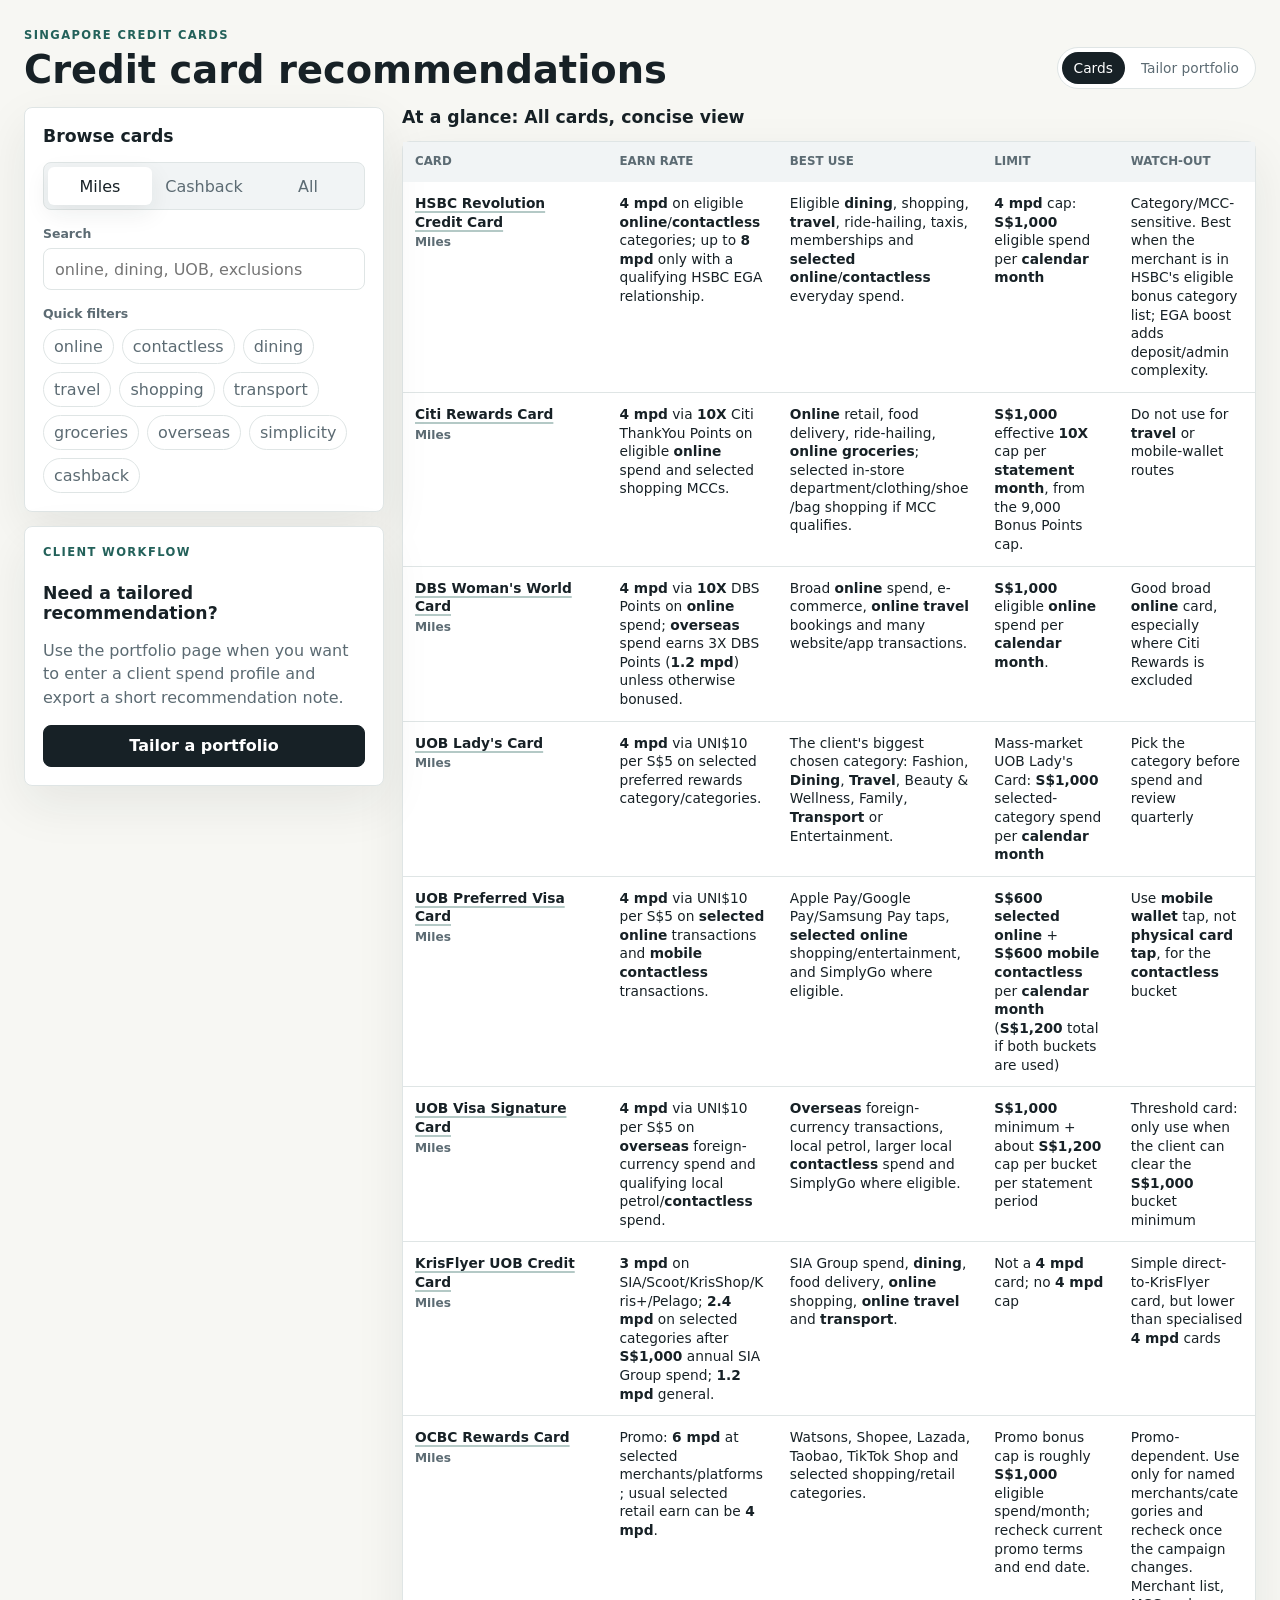
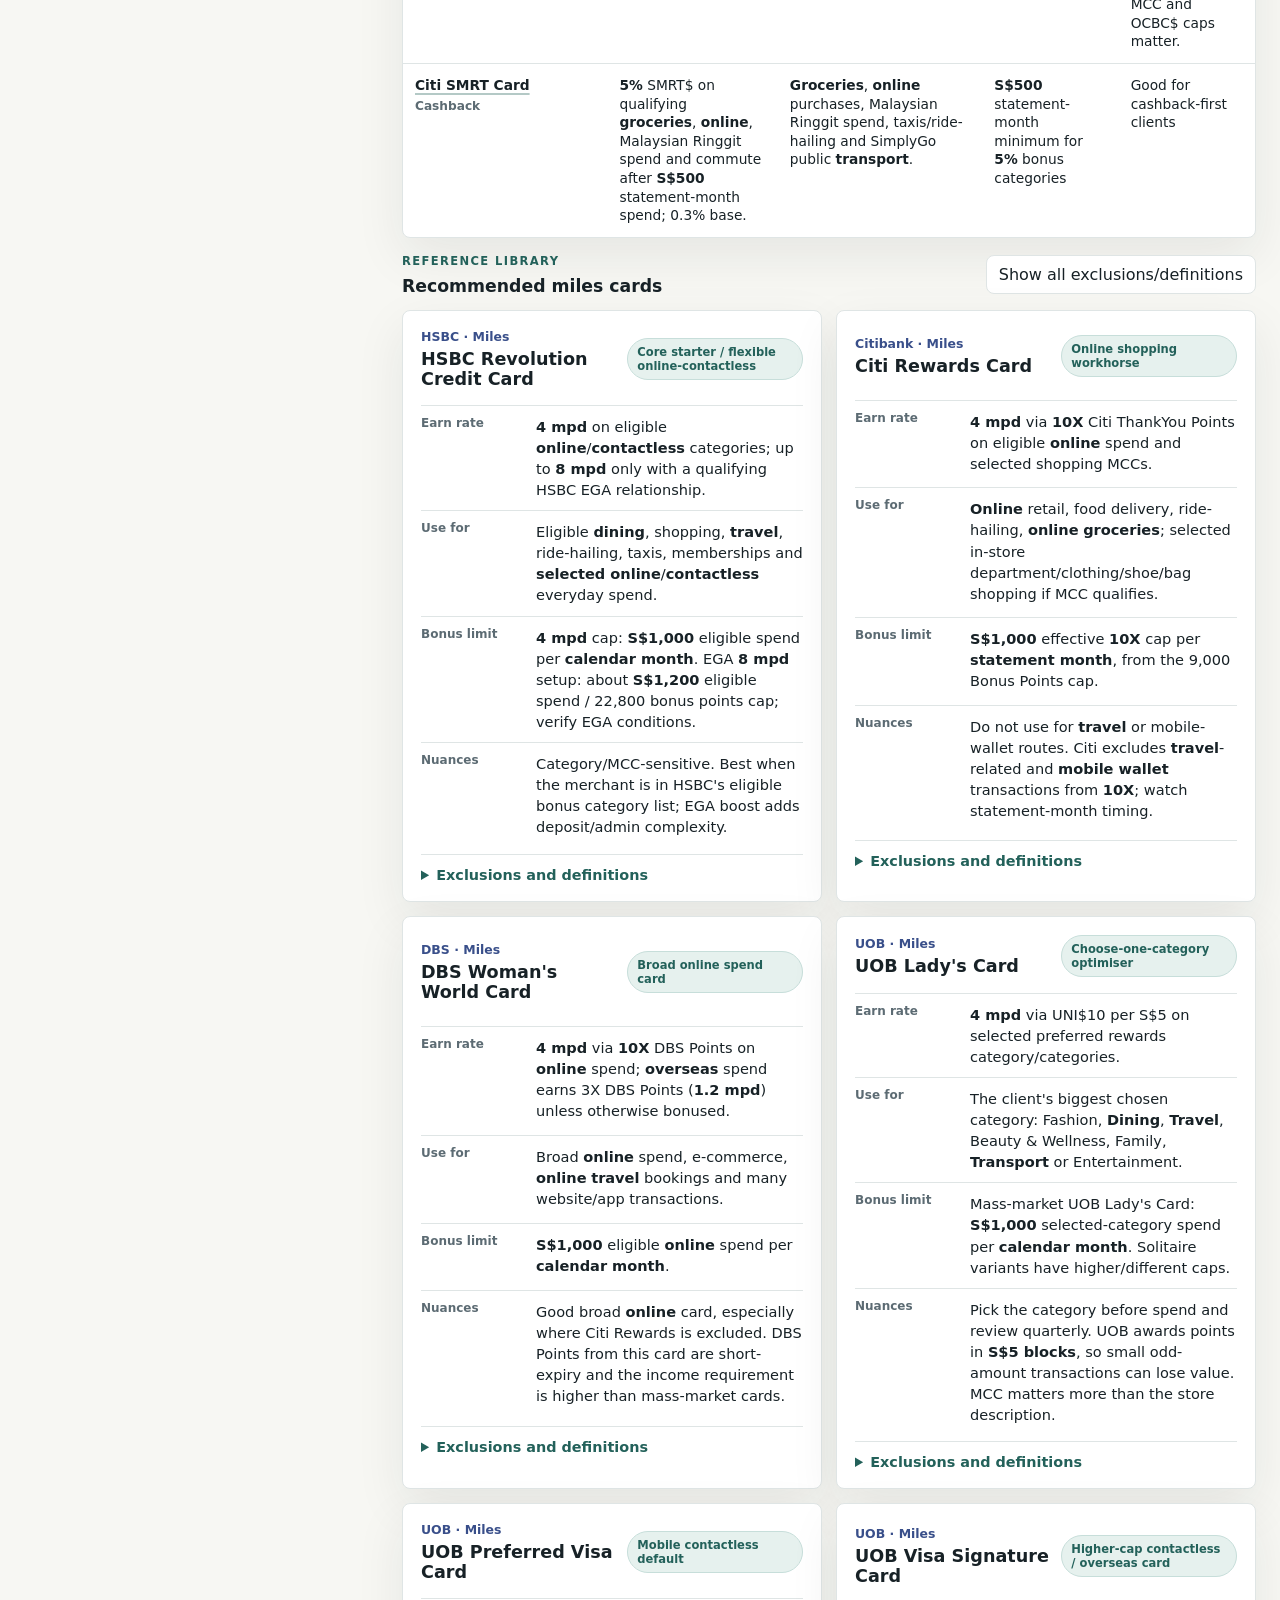
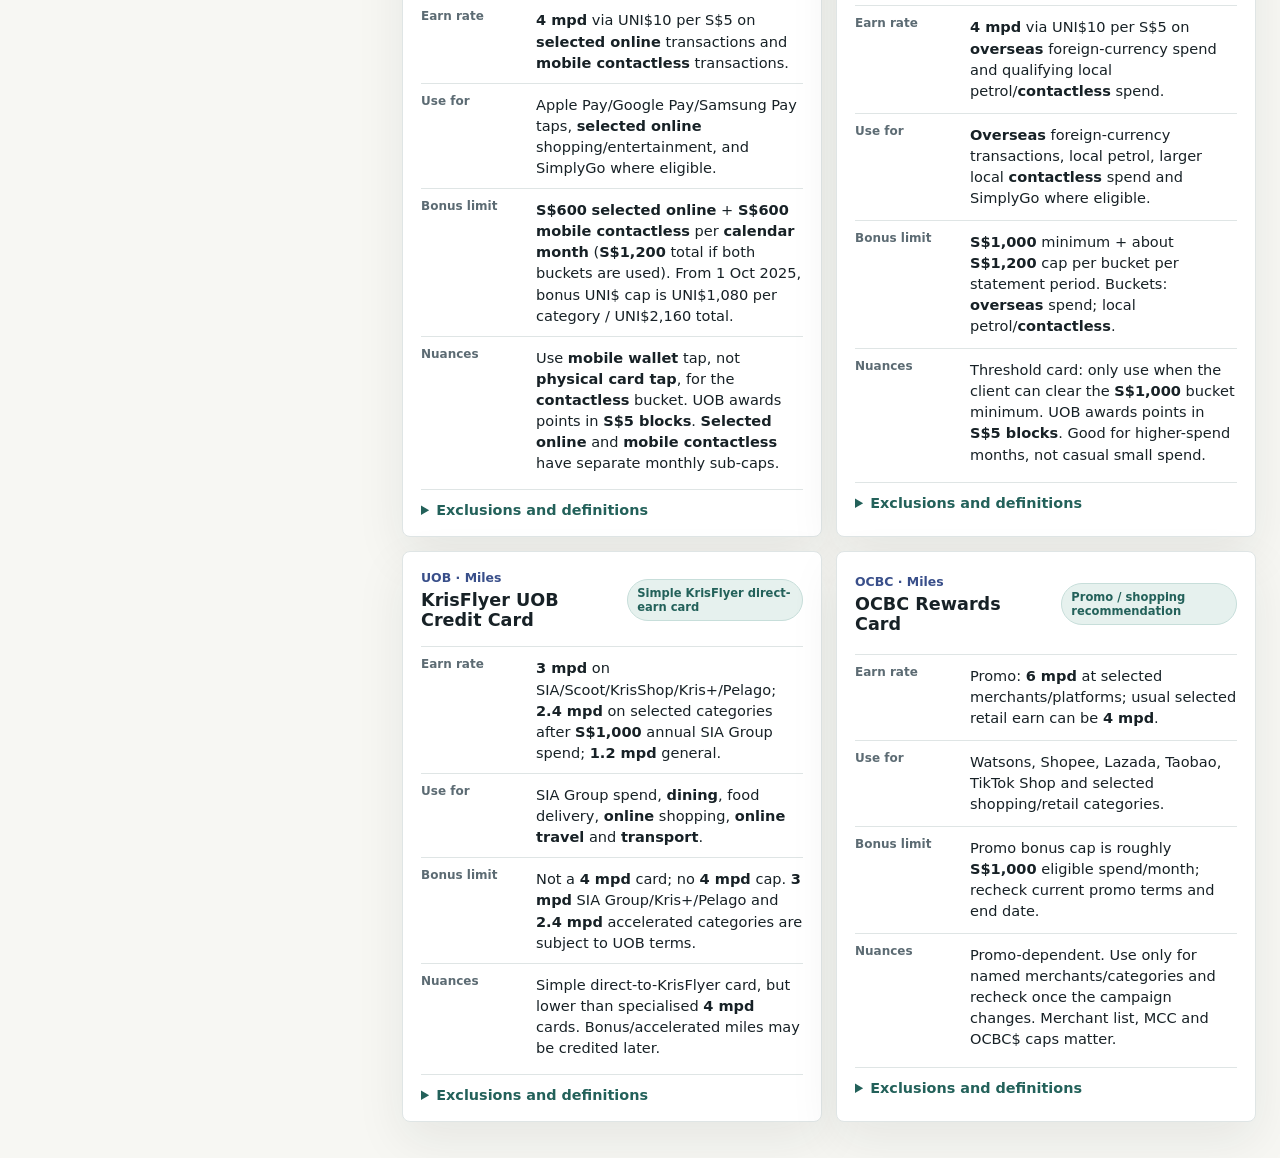
==== index.html @ df5efd87 "Make table header sticky on scroll" ====
<!doctype html>
<html lang="en">
  <head>
    <meta charset="utf-8">
    <meta name="viewport" content="width=device-width, initial-scale=1">
    <title>Singapore Credit Card Recommendations</title>
    <meta name="description" content="A practical Singapore credit card recommendation reference for miles and cashback cards.">
    <link rel="icon" href="data:,">
    <link rel="stylesheet" href="styles.css">
  </head>
  <body>
    <header class="topbar">
      <div>
        <p class="eyebrow">Singapore credit cards</p>
        <h1>Credit card recommendations</h1>
      </div>
      <div class="top-actions">
        <nav class="nav-links" aria-label="Primary navigation">
          <a class="active" href="index.html">Cards</a>
          <a href="portfolio.html">Tailor portfolio</a>
        </nav>
      </div>
    </header>

    <main>
      <section class="workspace" aria-label="Card recommendation workspace">
        <aside class="sidebar" aria-label="Controls">
          <div class="panel">
            <h2>Browse cards</h2>
            <div class="segmented" role="tablist" aria-label="Card category">
              <button class="segment active" type="button" data-category="miles" role="tab" aria-selected="true">Miles</button>
              <button class="segment" type="button" data-category="cashback" role="tab" aria-selected="false">Cashback</button>
              <button class="segment" type="button" data-category="all" role="tab" aria-selected="false">All</button>
            </div>
            <label class="field">
              <span>Search</span>
              <input id="search-input" type="search" autocomplete="off" placeholder="online, dining, UOB, exclusions">
            </label>
            <div class="filter-block">
              <span>Quick filters</span>
              <div class="chips" id="tag-filters"></div>
            </div>
          </div>

          <div class="panel cta-panel">
            <p class="eyebrow">Client workflow</p>
            <h2>Need a tailored recommendation?</h2>
            <p>Use the portfolio page when you want to enter a client spend profile and export a short recommendation note.</p>
            <a class="primary-link" href="portfolio.html">Tailor a portfolio</a>
          </div>
        </aside>

        <section class="content">
          <section class="table-section" aria-label="All cards summary table">
            <div class="section-heading">
              <div>
                <h2>At a glance: All cards, concise view</h2>
              </div>
            </div>
            <div class="table-wrap">
              <table class="card-table">
                <thead>
                  <tr>
                    <th>Card</th>
                    <th>Earn rate</th>
                    <th>Best use</th>
                    <th>Limit</th>
                    <th>Watch-out</th>
                  </tr>
                </thead>
                <tbody id="card-table-body"></tbody>
              </table>
            </div>
            <div class="sticky-table-header" id="sticky-table-header" aria-hidden="true"></div>
          </section>

          <section class="cards-section" aria-label="Recommended card list">
            <div class="section-heading">
              <div>
                <p class="eyebrow">Reference library</p>
                <h2 id="cards-title">Recommended miles cards</h2>
              </div>
              <button class="ghost-button" type="button" id="definitions-toggle" aria-expanded="false">Show all exclusions/definitions</button>
            </div>
            <div class="card-grid" id="card-grid"></div>
          </section>
        </section>
      </section>
    </main>

    <template id="card-template">
      <article class="card">
        <div class="card-head">
          <div>
            <p class="bank"></p>
            <h3></h3>
          </div>
          <span class="tier"></span>
        </div>
        <dl class="facts">
          <div>
            <dt>Earn rate</dt>
            <dd data-field="earn_rate"></dd>
          </div>
          <div>
            <dt>Use for</dt>
            <dd data-field="use_card_for"></dd>
          </div>
          <div>
            <dt>Bonus limit</dt>
            <dd data-field="monthly_bonus_limit"></dd>
          </div>
          <div>
            <dt>Nuances</dt>
            <dd data-field="nuances"></dd>
          </div>
        </dl>
        <details>
          <summary>Exclusions and definitions</summary>
          <div class="details-grid">
            <div>
              <h4>Important exclusions</h4>
              <p data-field="important_exclusions"></p>
            </div>
            <div>
              <h4>Definitions / examples</h4>
              <p data-field="definitions_examples"></p>
            </div>
            <div>
              <h4>Simple note</h4>
              <p data-field="simple_notes"></p>
            </div>
            <div class="advanced">
              <h4>Advanced references</h4>
              <p data-field="base_earn_rate"></p>
              <p data-field="expiry_or_crediting"></p>
              <div class="links"></div>
            </div>
          </div>
        </details>
      </article>
    </template>

    <button class="top-button" type="button" id="return-top" aria-label="Return to top">↑</button>

    <script src="data.js"></script>
    <script src="script.js"></script>
  </body>
</html>
---- styles.css ----
:root {
  color-scheme: light;
  --bg: #f7f7f3;
  --surface: #ffffff;
  --surface-soft: #f1f4f5;
  --ink: #172126;
  --muted: #5c6b73;
  --line: #dfe5e5;
  --accent: #23615a;
  --accent-2: #394f8a;
  --accent-soft: #e6f1ee;
  --warn-soft: #fff3dc;
  --shadow: 0 18px 50px rgba(22, 33, 38, 0.08);
  --radius: 8px;
  font-family: Inter, ui-sans-serif, system-ui, -apple-system, BlinkMacSystemFont, "Segoe UI", sans-serif;
}

* {
  box-sizing: border-box;
}

body {
  margin: 0;
  background: var(--bg);
  color: var(--ink);
}

html {
  scroll-behavior: smooth;
}

button,
input,
select {
  font: inherit;
}

button {
  cursor: pointer;
}

.topbar {
  align-items: end;
  display: flex;
  gap: 24px;
  justify-content: space-between;
  margin: 0 auto;
  max-width: 1440px;
  padding: 28px 24px 18px;
}

.topbar h1,
.content h2,
.panel h2 {
  letter-spacing: 0;
  margin: 0;
}

.topbar h1 {
  font-size: clamp(1.7rem, 3vw, 3.3rem);
  line-height: 1.02;
  max-width: 780px;
}

.eyebrow {
  color: var(--accent);
  font-size: 0.72rem;
  font-weight: 800;
  letter-spacing: 0.12em;
  margin: 0 0 8px;
  text-transform: uppercase;
}

.top-actions {
  align-items: end;
  display: grid;
  flex: 0 0 auto;
  gap: 10px;
  justify-items: end;
}

.nav-links {
  background: var(--surface);
  border: 1px solid var(--line);
  border-radius: 999px;
  display: flex;
  gap: 4px;
  padding: 4px;
}

.nav-links a {
  border-radius: 999px;
  color: var(--muted);
  font-size: 0.86rem;
  padding: 8px 12px;
  text-decoration: none;
  transition: background 160ms ease, color 160ms ease;
  white-space: nowrap;
}

.nav-links a.active,
.nav-links a:hover {
  background: var(--ink);
  color: #fff;
}

.workspace {
  display: grid;
  gap: 18px;
  grid-template-columns: minmax(300px, 360px) minmax(0, 1fr);
  margin: 0 auto;
  max-width: 1440px;
  padding: 0 24px 36px;
}

.sidebar {
  align-self: start;
  display: grid;
  gap: 14px;
  position: sticky;
  top: 14px;
}

.panel,
.portfolio-output,
.card {
  background: var(--surface);
  border: 1px solid var(--line);
  border-radius: var(--radius);
  box-shadow: var(--shadow);
}

.panel {
  display: grid;
  gap: 16px;
  padding: 18px;
}

.cta-panel p:not(.eyebrow) {
  color: var(--muted);
  line-height: 1.45;
  margin: 0;
}

.panel h2,
.portfolio-output h2,
.section-heading h2 {
  font-size: 1.08rem;
}

.panel-heading,
.section-heading,
.card-head,
.actions {
  align-items: center;
  display: flex;
  gap: 12px;
  justify-content: space-between;
}

.segmented {
  background: var(--surface-soft);
  border: 1px solid var(--line);
  border-radius: var(--radius);
  display: grid;
  grid-template-columns: repeat(3, 1fr);
  padding: 4px;
}

.segment {
  background: transparent;
  border: 0;
  border-radius: 6px;
  color: var(--muted);
  min-height: 38px;
  transition: background 180ms ease, color 180ms ease, transform 180ms ease;
}

.segment.active {
  background: var(--surface);
  box-shadow: 0 8px 24px rgba(23, 33, 38, 0.08);
  color: var(--ink);
}

.field {
  display: grid;
  gap: 7px;
}

.field span,
.filter-block span {
  color: var(--muted);
  font-size: 0.78rem;
  font-weight: 750;
}

.field input,
.field select {
  background: #fff;
  border: 1px solid var(--line);
  border-radius: var(--radius);
  color: var(--ink);
  min-height: 42px;
  outline: none;
  padding: 10px 11px;
  transition: border-color 160ms ease, box-shadow 160ms ease;
  width: 100%;
}

.field input:focus,
.field select:focus {
  border-color: var(--accent);
  box-shadow: 0 0 0 3px rgba(35, 97, 90, 0.14);
}

.filter-block {
  display: grid;
  gap: 8px;
}

.chips {
  display: flex;
  flex-wrap: wrap;
  gap: 8px;
}

.chip {
  background: var(--surface);
  border: 1px solid var(--line);
  border-radius: 999px;
  color: var(--muted);
  padding: 7px 10px;
  transition: background 160ms ease, border-color 160ms ease, color 160ms ease;
}

.chip.active {
  background: var(--ink);
  border-color: var(--ink);
  color: #fff;
}

.spend-grid {
  display: grid;
  gap: 10px;
  grid-template-columns: 1fr 1fr;
}

.checkbox-field {
  align-items: start;
  color: var(--muted);
  display: flex;
  gap: 9px;
  line-height: 1.35;
}

.checkbox-field input {
  margin-top: 3px;
}

.primary-button,
.secondary-button,
.ghost-button {
  border-radius: var(--radius);
  min-height: 40px;
  padding: 9px 12px;
  transition: transform 160ms ease, background 160ms ease, border-color 160ms ease;
}

.primary-button {
  background: var(--ink);
  border: 1px solid var(--ink);
  color: #fff;
}

.primary-link {
  align-items: center;
  background: var(--ink);
  border: 1px solid var(--ink);
  border-radius: var(--radius);
  color: #fff;
  display: inline-flex;
  font-weight: 750;
  justify-content: center;
  min-height: 42px;
  padding: 10px 12px;
  text-decoration: none;
  transition: transform 160ms ease, background 160ms ease;
}

.secondary-button,
.ghost-button {
  background: var(--surface);
  border: 1px solid var(--line);
  color: var(--ink);
}

.ghost-button {
  min-height: 34px;
}

.primary-button:hover,
.primary-link:hover,
.secondary-button:hover,
.ghost-button:hover,
.chip:hover,
.segment:hover {
  transform: translateY(-1px);
}

.content {
  display: grid;
  gap: 16px;
  min-width: 0;
}

.summary-strip {
  display: grid;
  gap: 10px;
  grid-template-columns: repeat(4, minmax(0, 1fr));
}

.metric {
  background: var(--surface);
  border: 1px solid var(--line);
  border-radius: var(--radius);
  padding: 14px;
}

.metric b {
  display: block;
  font-size: 1.5rem;
  line-height: 1;
}

.metric span {
  color: var(--muted);
  display: block;
  font-size: 0.8rem;
  margin-top: 7px;
}

.portfolio-output {
  display: grid;
  gap: 16px;
  padding: 18px;
}

.portfolio-output p {
  color: var(--muted);
  margin: 8px 0 0;
}

.portfolio-grid {
  display: grid;
  gap: 10px;
  grid-template-columns: repeat(2, minmax(0, 1fr));
}

.portfolio-item {
  background: var(--surface-soft);
  border: 1px solid var(--line);
  border-radius: var(--radius);
  padding: 13px;
}

.portfolio-item h3 {
  font-size: 0.98rem;
  margin: 0 0 7px;
}

.portfolio-item p {
  font-size: 0.9rem;
  line-height: 1.45;
  margin: 0;
}

.cards-section {
  display: grid;
  gap: 14px;
}

.table-section {
  display: grid;
  gap: 14px;
}

.table-wrap {
  background: var(--surface);
  border: 1px solid var(--line);
  border-radius: var(--radius);
  box-shadow: var(--shadow);
  overflow: visible;
}

.card-table {
  border-collapse: collapse;
  table-layout: fixed;
  width: 100%;
}

.card-table th,
.card-table td {
  border-bottom: 1px solid var(--line);
  font-size: 0.86rem;
  line-height: 1.35;
  padding: 12px;
  text-align: left;
  vertical-align: top;
  word-break: normal;
  overflow-wrap: break-word;
}

.card-table thead th {
  background: var(--surface-soft);
  box-shadow: 0 1px 0 var(--line);
  color: var(--muted);
  font-size: 0.74rem;
  font-weight: 850;
  position: sticky;
  text-transform: uppercase;
  top: 0;
  z-index: 20;
}

.sticky-table-header {
  border: 1px solid var(--line);
  border-radius: var(--radius) var(--radius) 0 0;
  box-shadow: 0 8px 18px rgba(33, 37, 41, 0.08);
  display: none;
  left: 0;
  overflow: hidden;
  position: fixed;
  top: 0;
  z-index: 80;
}

.sticky-table-header.visible {
  display: block;
}

.sticky-table-header .card-table {
  background: var(--surface);
  margin: 0;
}

.sticky-table-header .card-table thead th {
  position: static;
}

.card-table tbody th {
  font-weight: 850;
}

.card-table th:nth-child(1) {
  width: 24%;
}

.card-table th:nth-child(2) {
  width: 20%;
}

.card-table th:nth-child(3) {
  width: 24%;
}

.card-table th:nth-child(4),
.card-table th:nth-child(5),
.card-table th:nth-child(6) {
  width: 16%;
}

.card-table small {
  color: var(--muted);
  display: block;
  font-size: 0.76rem;
  font-weight: 650;
  margin-top: 3px;
}

.table-card-link {
  color: var(--ink);
  display: inline-block;
  text-decoration-color: rgba(35, 97, 90, 0.34);
  text-decoration-thickness: 2px;
  text-underline-offset: 3px;
}

.table-card-link:hover {
  color: var(--accent);
  text-decoration-color: currentColor;
}

.card-type-text {
  color: var(--muted);
  display: block;
  font-size: 0.76rem;
  font-weight: 650;
  margin-top: 5px;
}

.card-table strong {
  color: var(--ink);
  font-weight: 900;
}

.card-table tr:last-child th,
.card-table tr:last-child td {
  border-bottom: 0;
}

.compact-table th,
.compact-table td {
  font-size: 0.82rem;
  padding: 10px;
}

.card-grid {
  display: grid;
  gap: 14px;
  grid-template-columns: repeat(2, minmax(0, 1fr));
}

.card {
  display: grid;
  gap: 16px;
  overflow: hidden;
  padding: 18px;
  transition: border-color 180ms ease, transform 180ms ease, box-shadow 180ms ease;
  scroll-margin-top: 18px;
}

.card:target {
  border-color: #8eb9b2;
  box-shadow: 0 24px 70px rgba(35, 97, 90, 0.18);
}

.card:hover {
  border-color: #b9c8c8;
  box-shadow: 0 24px 60px rgba(22, 33, 38, 0.11);
  transform: translateY(-2px);
}

.bank {
  color: var(--accent-2);
  font-size: 0.78rem;
  font-weight: 800;
  margin: 0 0 5px;
}

.card h3 {
  font-size: 1.1rem;
  margin: 0;
}

.tier {
  background: var(--accent-soft);
  border: 1px solid #c7deda;
  border-radius: 999px;
  color: var(--accent);
  flex: 0 0 auto;
  font-size: 0.72rem;
  font-weight: 800;
  max-width: 46%;
  padding: 6px 9px;
}

.facts {
  display: grid;
  gap: 10px;
  margin: 0;
}

.facts div {
  border-top: 1px solid var(--line);
  display: grid;
  gap: 7px;
  grid-template-columns: 108px minmax(0, 1fr);
  padding-top: 10px;
}

dt {
  color: var(--muted);
  font-size: 0.75rem;
  font-weight: 800;
}

dd {
  font-size: 0.91rem;
  line-height: 1.45;
  margin: 0;
}

details {
  border-top: 1px solid var(--line);
  padding-top: 12px;
}

summary {
  color: var(--accent);
  cursor: pointer;
  font-size: 0.9rem;
  font-weight: 800;
}

.details-grid {
  display: grid;
  gap: 12px;
  margin-top: 12px;
}

.details-grid h4,
.advanced h4 {
  font-size: 0.78rem;
  margin: 0 0 5px;
}

.details-grid p,
.advanced p {
  color: var(--muted);
  font-size: 0.88rem;
  line-height: 1.45;
  margin: 0;
}

.advanced {
  background: var(--surface-soft);
  border: 1px solid var(--line);
  border-radius: var(--radius);
  display: grid;
  gap: 8px;
  padding: 12px;
}

.links {
  display: flex;
  flex-wrap: wrap;
  gap: 8px;
}

.links a {
  background: #fff;
  border: 1px solid var(--line);
  border-radius: 999px;
  color: var(--accent-2);
  font-size: 0.78rem;
  font-weight: 800;
  padding: 6px 9px;
  text-decoration: none;
}

.empty {
  background: var(--surface);
  border: 1px dashed #b8c5c5;
  border-radius: var(--radius);
  color: var(--muted);
  grid-column: 1 / -1;
  padding: 24px;
  text-align: center;
}

.top-button {
  align-items: center;
  background: var(--ink);
  border: 1px solid rgba(255, 255, 255, 0.18);
  border-radius: 999px;
  bottom: 22px;
  box-shadow: 0 18px 42px rgba(22, 33, 38, 0.2);
  color: #fff;
  display: flex;
  font-size: 1.1rem;
  height: 44px;
  justify-content: center;
  opacity: 0;
  pointer-events: none;
  position: fixed;
  right: 22px;
  transform: translateY(10px);
  transition: opacity 180ms ease, transform 180ms ease, background 160ms ease;
  width: 44px;
  z-index: 20;
}

.top-button.visible {
  opacity: 1;
  pointer-events: auto;
  transform: translateY(0);
}

.top-button:hover {
  background: var(--accent);
}

@media (max-width: 1060px) {
  .workspace {
    grid-template-columns: 1fr;
  }

  .sidebar {
    position: static;
  }

  .profile-panel {
    grid-template-columns: 1fr;
  }
}

@media (max-width: 760px) {
  .topbar {
    align-items: start;
    flex-direction: column;
    padding: 22px 16px 14px;
  }

  .top-actions {
    align-items: start;
    justify-items: start;
    width: 100%;
  }

  .nav-links {
    max-width: 100%;
    overflow-x: auto;
  }

  .card-table {
    min-width: 860px;
  }

  .table-wrap {
    overflow-x: auto;
  }

  .workspace {
    padding: 0 16px 28px;
  }

  .summary-strip,
  .portfolio-grid,
  .card-grid,
  .spend-grid {
    grid-template-columns: 1fr;
  }

  .card-head,
  .panel-heading,
  .section-heading,
  .actions {
    align-items: stretch;
    flex-direction: column;
  }

  .tier {
    max-width: none;
    width: fit-content;
  }

  .facts div {
    grid-template-columns: 1fr;
  }

  .primary-button,
  .primary-link,
  .secondary-button,
  .ghost-button {
    width: 100%;
  }

  .top-button {
    bottom: 16px;
    height: 42px;
    right: 16px;
    width: 42px;
  }
}

@media (prefers-reduced-motion: reduce) {
  *,
  *::before,
  *::after {
    scroll-behavior: auto !important;
    transition: none !important;
  }
}
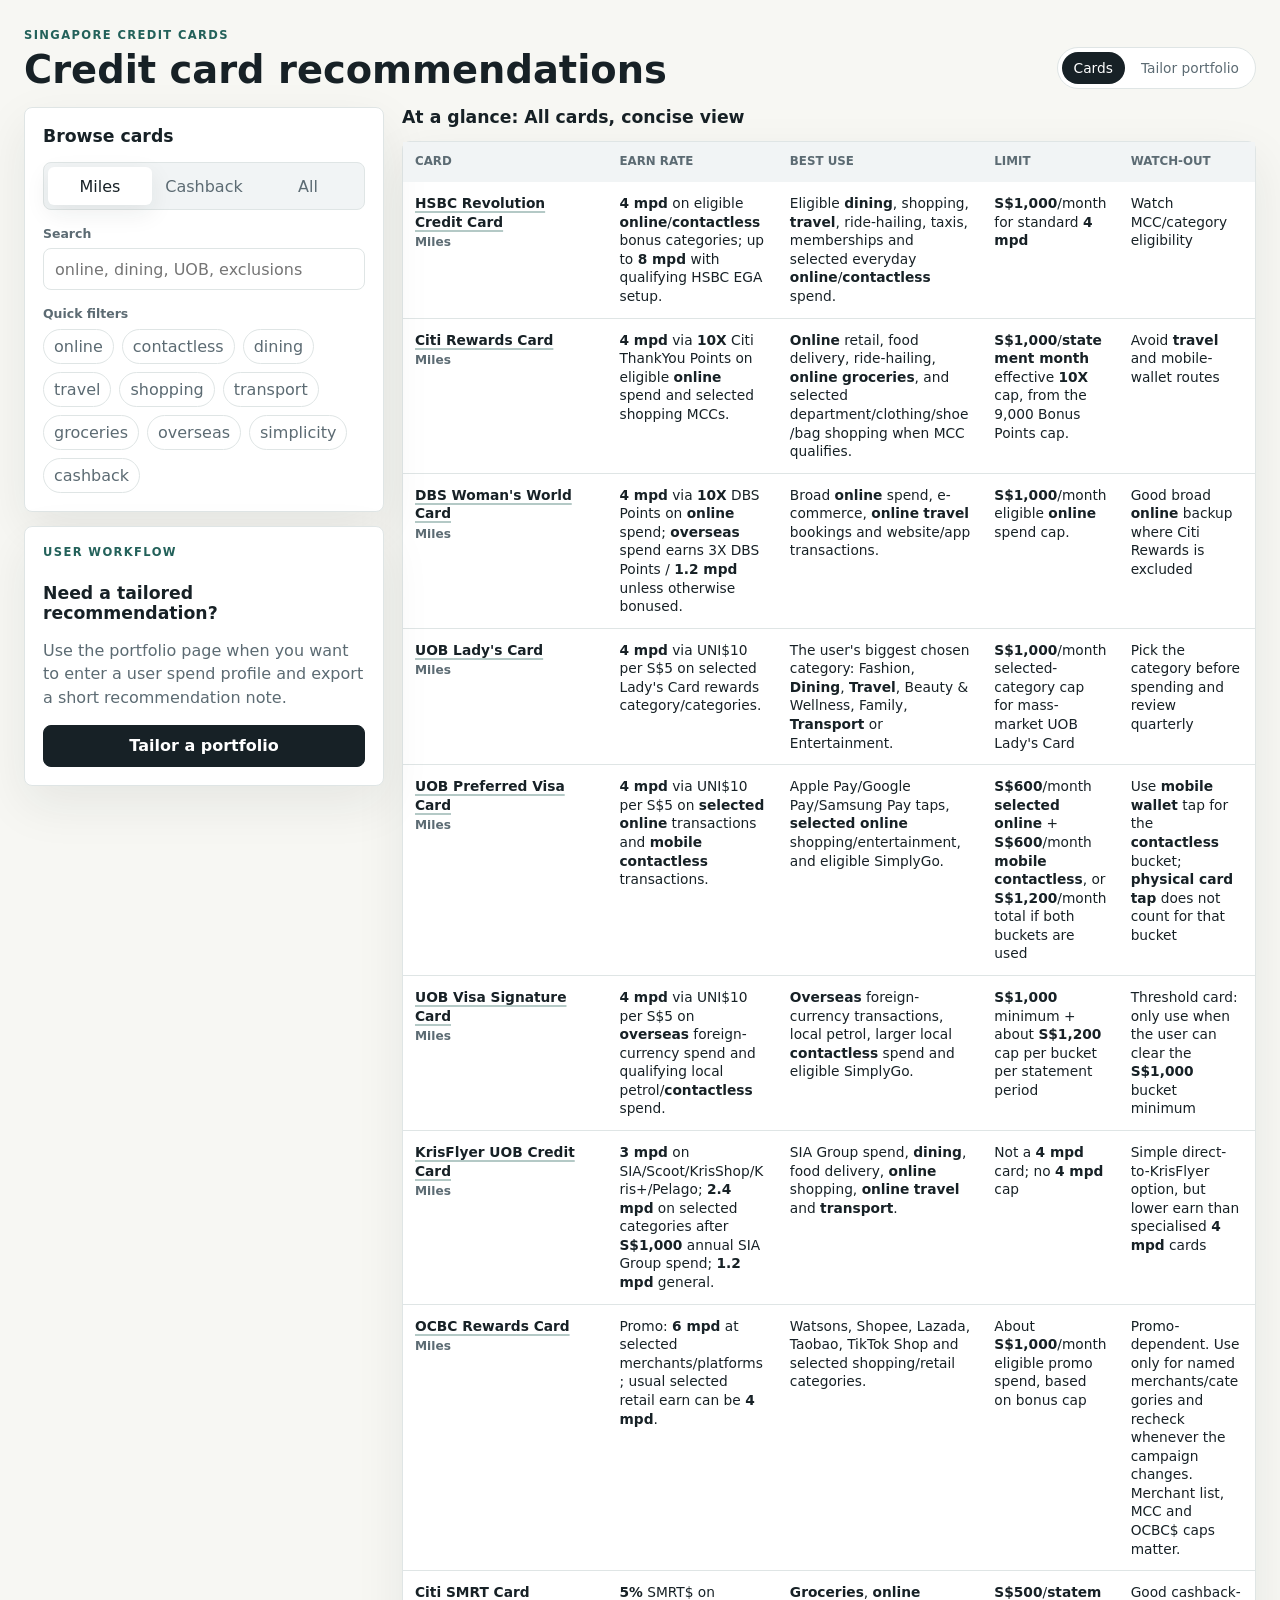
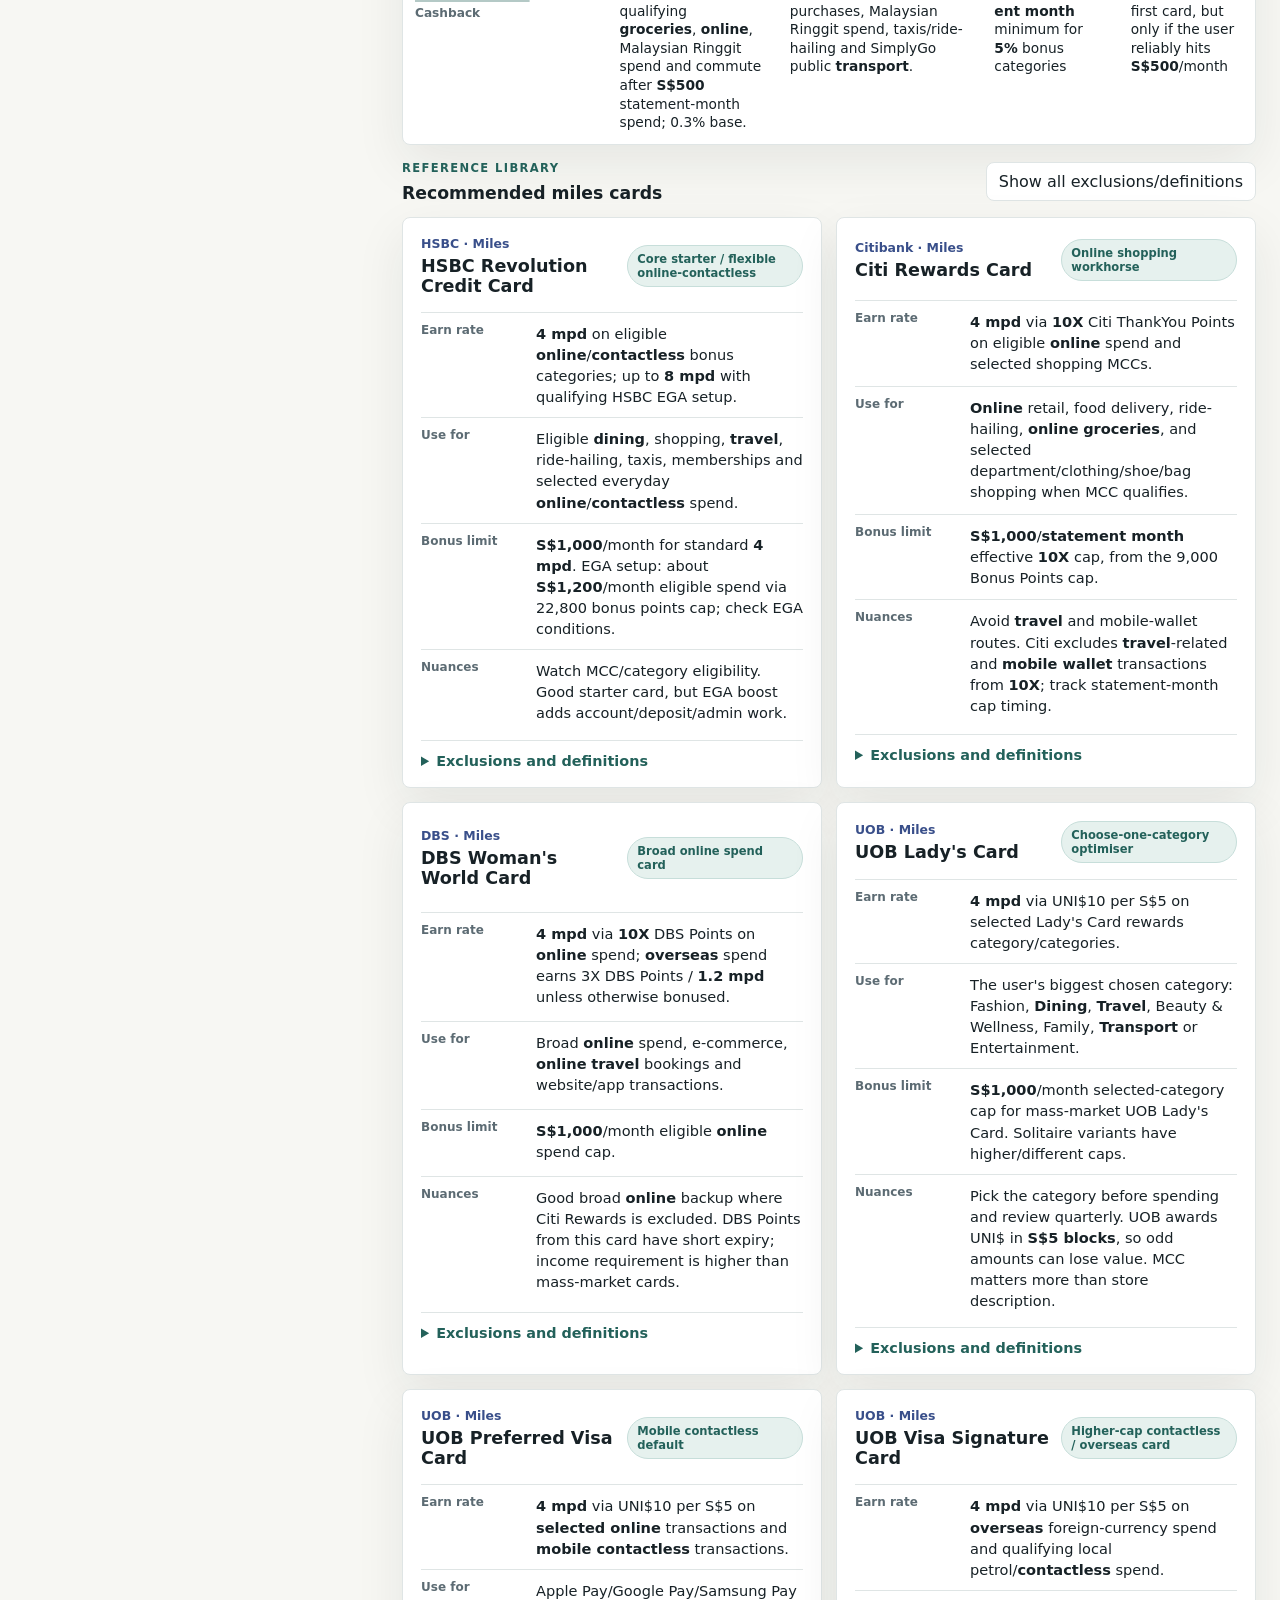
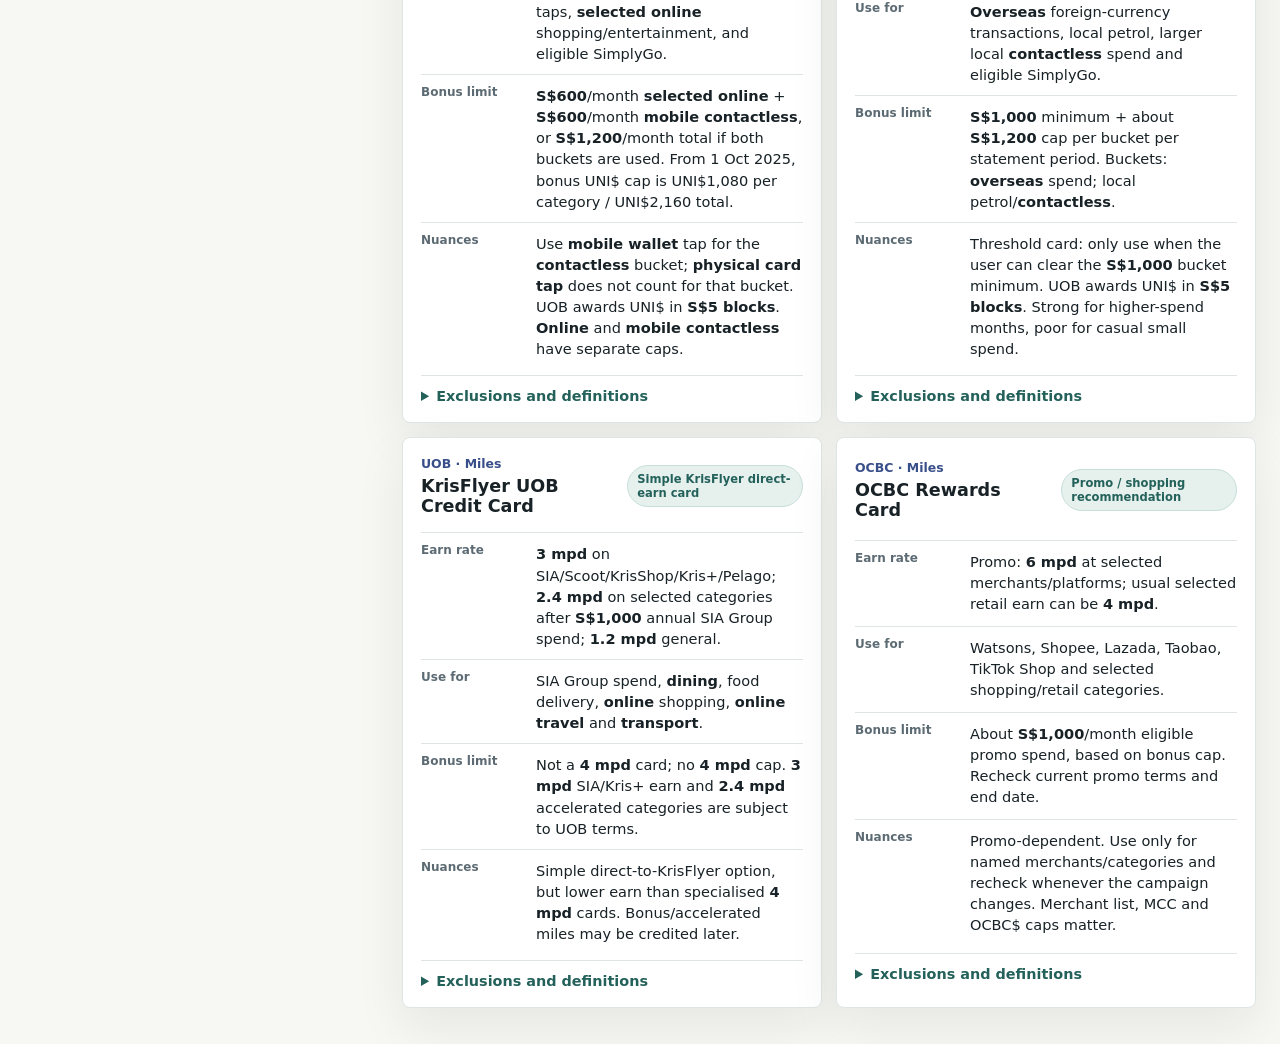
==== commit e200e13e: "Refine portfolio recommendation engine" ====
--- a/index.html
+++ b/index.html
@@ -43,9 +43,9 @@
           </div>
 
           <div class="panel cta-panel">
-            <p class="eyebrow">Client workflow</p>
+            <p class="eyebrow">User workflow</p>
             <h2>Need a tailored recommendation?</h2>
-            <p>Use the portfolio page when you want to enter a client spend profile and export a short recommendation note.</p>
+            <p>Use the portfolio page when you want to enter a user spend profile and export a short recommendation note.</p>
             <a class="primary-link" href="portfolio.html">Tailor a portfolio</a>
           </div>
         </aside>
--- a/styles.css
+++ b/styles.css
@@ -350,6 +350,31 @@
   margin: 8px 0 0;
 }
 
+.portfolio-summary {
+  display: grid;
+  gap: 10px;
+  grid-template-columns: repeat(3, minmax(0, 1fr));
+}
+
+.portfolio-summary div {
+  background: var(--surface-soft);
+  border: 1px solid var(--line);
+  border-radius: var(--radius);
+  padding: 12px;
+}
+
+.portfolio-summary strong {
+  display: block;
+  font-size: 1rem;
+}
+
+.portfolio-summary span {
+  color: var(--muted);
+  display: block;
+  font-size: 0.78rem;
+  margin-top: 5px;
+}
+
 .portfolio-grid {
   display: grid;
   gap: 10px;
@@ -366,6 +391,15 @@
 .portfolio-item h3 {
   font-size: 0.98rem;
   margin: 0 0 7px;
+}
+
+.portfolio-role {
+  color: var(--accent);
+  font-size: 0.74rem;
+  font-weight: 850;
+  letter-spacing: 0.08em;
+  margin: 0 0 8px;
+  text-transform: uppercase;
 }
 
 .portfolio-item p {
@@ -735,6 +769,7 @@
   }
 
   .summary-strip,
+  .portfolio-summary,
   .portfolio-grid,
   .card-grid,
   .spend-grid {
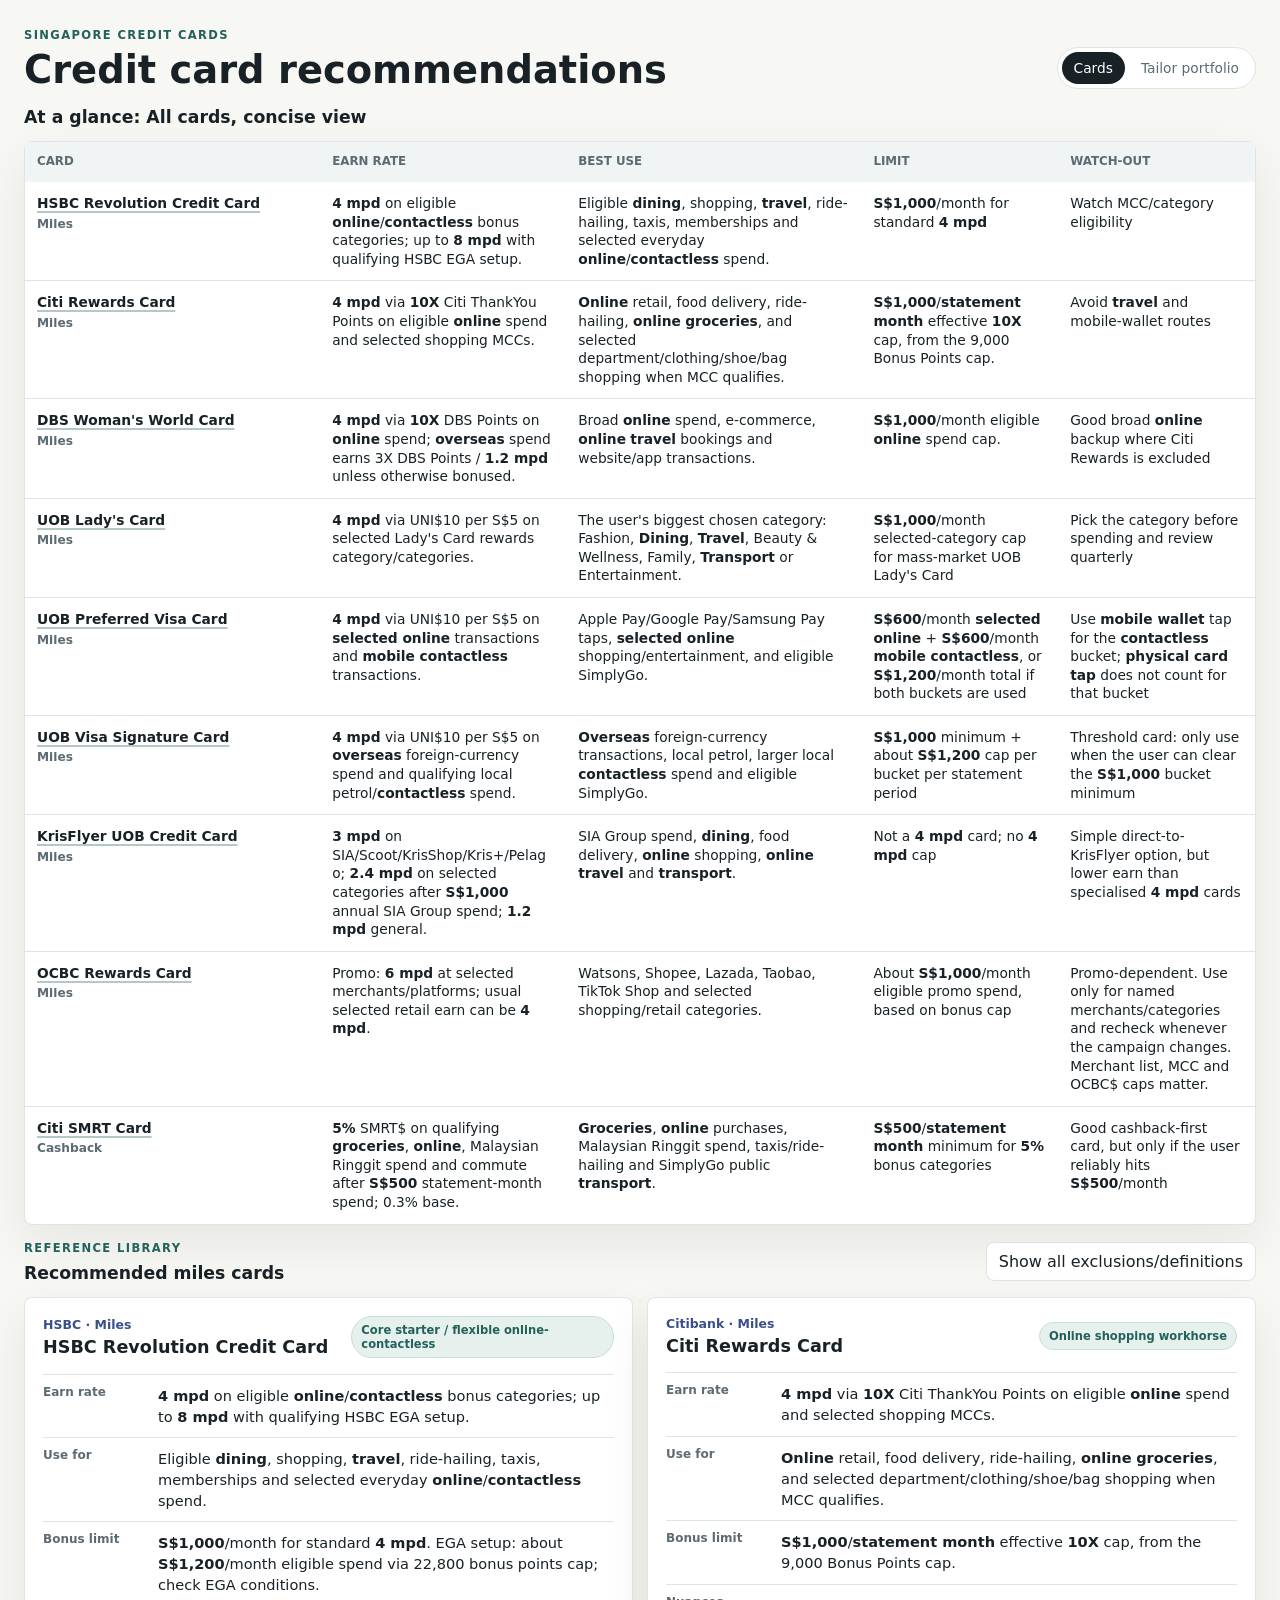
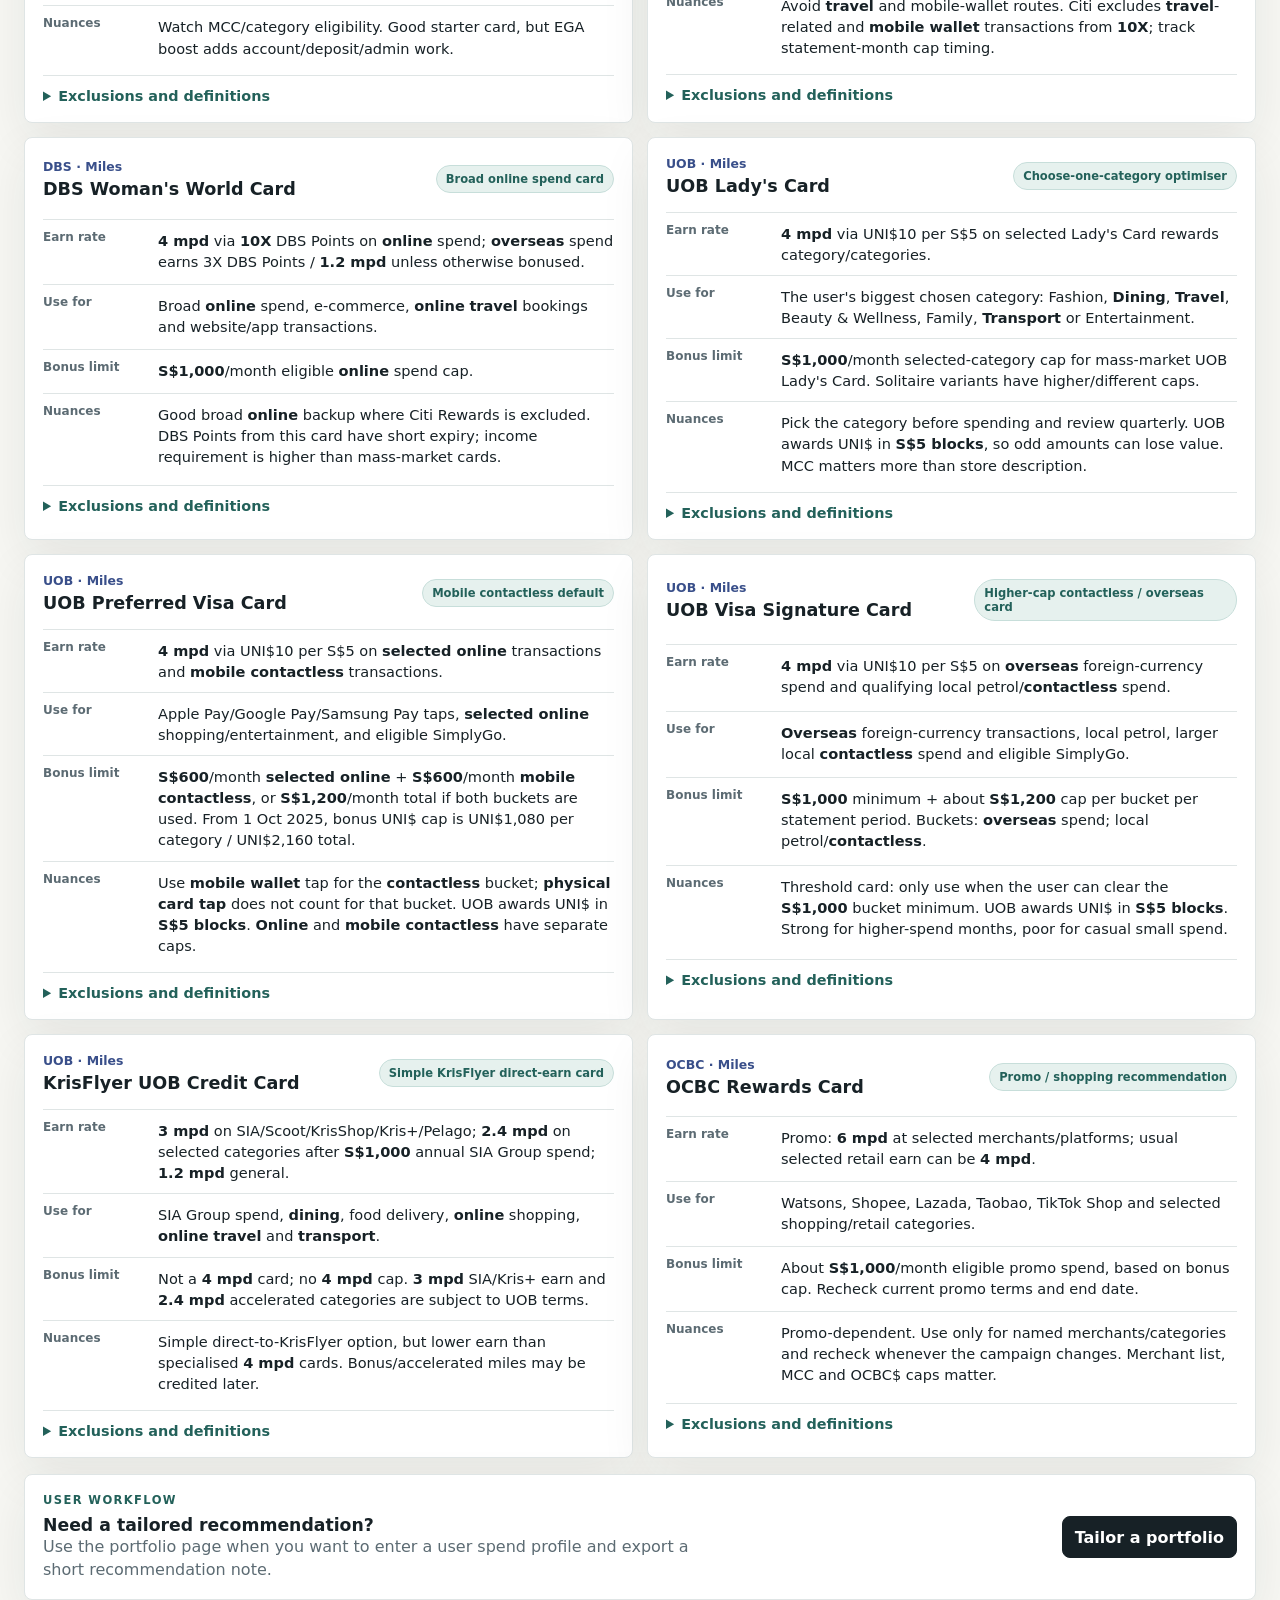
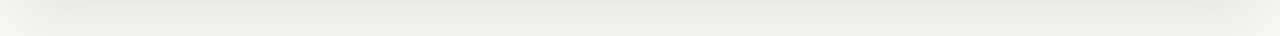
==== commit 8d91be0a: "Move portfolio CTA below library" ====
--- a/index.html
+++ b/index.html
@@ -23,33 +23,7 @@
     </header>
 
     <main>
-      <section class="workspace" aria-label="Card recommendation workspace">
-        <aside class="sidebar" aria-label="Controls">
-          <div class="panel">
-            <h2>Browse cards</h2>
-            <div class="segmented" role="tablist" aria-label="Card category">
-              <button class="segment active" type="button" data-category="miles" role="tab" aria-selected="true">Miles</button>
-              <button class="segment" type="button" data-category="cashback" role="tab" aria-selected="false">Cashback</button>
-              <button class="segment" type="button" data-category="all" role="tab" aria-selected="false">All</button>
-            </div>
-            <label class="field">
-              <span>Search</span>
-              <input id="search-input" type="search" autocomplete="off" placeholder="online, dining, UOB, exclusions">
-            </label>
-            <div class="filter-block">
-              <span>Quick filters</span>
-              <div class="chips" id="tag-filters"></div>
-            </div>
-          </div>
-
-          <div class="panel cta-panel">
-            <p class="eyebrow">User workflow</p>
-            <h2>Need a tailored recommendation?</h2>
-            <p>Use the portfolio page when you want to enter a user spend profile and export a short recommendation note.</p>
-            <a class="primary-link" href="portfolio.html">Tailor a portfolio</a>
-          </div>
-        </aside>
-
+      <section class="workspace library-workspace" aria-label="Card recommendation workspace">
         <section class="content">
           <section class="table-section" aria-label="All cards summary table">
             <div class="section-heading">
@@ -83,6 +57,15 @@
               <button class="ghost-button" type="button" id="definitions-toggle" aria-expanded="false">Show all exclusions/definitions</button>
             </div>
             <div class="card-grid" id="card-grid"></div>
+          </section>
+
+          <section class="panel cta-panel bottom-cta">
+            <div>
+              <p class="eyebrow">User workflow</p>
+              <h2>Need a tailored recommendation?</h2>
+              <p>Use the portfolio page when you want to enter a user spend profile and export a short recommendation note.</p>
+            </div>
+            <a class="primary-link" href="portfolio.html">Tailor a portfolio</a>
           </section>
         </section>
       </section>
--- a/styles.css
+++ b/styles.css
@@ -113,6 +113,10 @@
   padding: 0 24px 36px;
 }
 
+.library-workspace {
+  grid-template-columns: 1fr;
+}
+
 .sidebar {
   align-self: start;
   display: grid;
@@ -140,6 +144,17 @@
   color: var(--muted);
   line-height: 1.45;
   margin: 0;
+}
+
+.bottom-cta {
+  align-items: center;
+  display: flex;
+  gap: 18px;
+  justify-content: space-between;
+}
+
+.bottom-cta > div {
+  max-width: 680px;
 }
 
 .panel h2,
@@ -341,71 +356,177 @@
 
 .portfolio-output {
   display: grid;
-  gap: 16px;
-  padding: 18px;
-}
-
-.portfolio-output p {
-  color: var(--muted);
-  margin: 8px 0 0;
-}
-
-.portfolio-summary {
-  display: grid;
-  gap: 10px;
-  grid-template-columns: repeat(3, minmax(0, 1fr));
-}
-
-.portfolio-summary div {
+  gap: 22px;
+  padding: 24px;
+}
+
+.portfolio-output p,
+.portfolio-output details {
+  color: var(--muted);
+  margin: 0;
+}
+
+.portfolio-hero {
+  align-items: end;
+  border-bottom: 1px solid var(--line);
+  display: flex;
+  gap: 18px;
+  justify-content: space-between;
+  padding-bottom: 18px;
+}
+
+.portfolio-hero h2 {
+  font-size: clamp(1.35rem, 2.2vw, 2.1rem);
+  line-height: 1.08;
+}
+
+.portfolio-hero > p {
+  color: var(--muted);
+  line-height: 1.45;
+  max-width: 280px;
+  text-align: right;
+}
+
+.portfolio-overview {
+  display: flex;
+  flex-wrap: wrap;
+  gap: 8px;
+}
+
+.portfolio-overview span {
   background: var(--surface-soft);
   border: 1px solid var(--line);
+  border-radius: 999px;
+  color: var(--muted);
+  font-size: 0.8rem;
+  padding: 8px 11px;
+}
+
+.portfolio-overview strong {
+  color: var(--ink);
+}
+
+.portfolio-grid {
+  display: grid;
+  gap: 14px;
+  grid-template-columns: repeat(2, minmax(0, 1fr));
+}
+
+.portfolio-item {
+  background: linear-gradient(180deg, #ffffff 0%, #f7f9f9 100%);
+  border: 1px solid var(--line);
   border-radius: var(--radius);
-  padding: 12px;
-}
-
-.portfolio-summary strong {
-  display: block;
-  font-size: 1rem;
-}
-
-.portfolio-summary span {
-  color: var(--muted);
-  display: block;
+  display: grid;
+  gap: 13px;
+  overflow: hidden;
+  padding: 16px;
+  transition: border-color 180ms ease, box-shadow 180ms ease, transform 180ms ease;
+}
+
+.portfolio-item.featured {
+  border-color: #b6d1cc;
+  box-shadow: 0 18px 48px rgba(35, 97, 90, 0.09);
+}
+
+.portfolio-item:hover {
+  border-color: #aebfbe;
+  box-shadow: 0 22px 52px rgba(22, 33, 38, 0.11);
+  transform: translateY(-2px);
+}
+
+.portfolio-item-top {
+  align-items: center;
+  display: flex;
+  justify-content: space-between;
+}
+
+.rank-badge {
+  color: #9aa8ad;
   font-size: 0.78rem;
-  margin-top: 5px;
-}
-
-.portfolio-grid {
-  display: grid;
-  gap: 10px;
-  grid-template-columns: repeat(2, minmax(0, 1fr));
-}
-
-.portfolio-item {
+  font-weight: 900;
+}
+
+.priority-badge {
+  background: var(--accent-soft);
+  border: 1px solid #c7deda;
+  border-radius: 999px;
+  color: var(--accent);
+  font-size: 0.72rem;
+  font-weight: 850;
+  padding: 5px 9px;
+}
+
+.portfolio-item h3 {
+  font-size: 1.08rem;
+  line-height: 1.15;
+  margin: 0;
+}
+
+.portfolio-role {
+  color: var(--muted);
+  font-size: 0.82rem;
+  font-weight: 750;
+  margin-top: -7px;
+}
+
+.portfolio-use {
+  border-left: 3px solid var(--accent);
+  display: grid;
+  gap: 6px;
+  padding-left: 12px;
+}
+
+.portfolio-use span,
+.portfolio-meta span {
+  color: var(--muted);
+  font-size: 0.72rem;
+  font-weight: 850;
+  text-transform: uppercase;
+}
+
+.portfolio-use strong {
+  color: var(--ink);
+  font-size: 0.94rem;
+  line-height: 1.42;
+}
+
+.portfolio-meta {
+  display: grid;
+  gap: 8px;
+  grid-template-columns: 0.72fr 1.28fr;
+}
+
+.portfolio-meta div {
   background: var(--surface-soft);
-  border: 1px solid var(--line);
-  border-radius: var(--radius);
-  padding: 13px;
-}
-
-.portfolio-item h3 {
-  font-size: 0.98rem;
-  margin: 0 0 7px;
-}
-
-.portfolio-role {
+  border-radius: 7px;
+  display: grid;
+  gap: 5px;
+  min-width: 0;
+  padding: 10px;
+}
+
+.portfolio-meta strong {
+  color: var(--ink);
+  font-size: 0.82rem;
+  line-height: 1.35;
+}
+
+.portfolio-details {
+  border-top: 1px solid var(--line);
+  display: grid;
+  gap: 9px;
+  padding-top: 11px;
+}
+
+.portfolio-details summary {
   color: var(--accent);
-  font-size: 0.74rem;
+  font-size: 0.8rem;
   font-weight: 850;
-  letter-spacing: 0.08em;
-  margin: 0 0 8px;
-  text-transform: uppercase;
-}
-
-.portfolio-item p {
-  font-size: 0.9rem;
-  line-height: 1.45;
-  margin: 0;
+}
+
+.portfolio-details p {
+  font-size: 0.86rem;
+  line-height: 1.48;
 }
 
 .cards-section {
@@ -769,15 +890,33 @@
   }
 
   .summary-strip,
-  .portfolio-summary,
   .portfolio-grid,
   .card-grid,
   .spend-grid {
     grid-template-columns: 1fr;
   }
 
+  .portfolio-output {
+    padding: 18px;
+  }
+
+  .portfolio-hero {
+    align-items: start;
+    flex-direction: column;
+  }
+
+  .portfolio-hero > p {
+    max-width: none;
+    text-align: left;
+  }
+
+  .portfolio-meta {
+    grid-template-columns: 1fr;
+  }
+
   .card-head,
   .panel-heading,
+  .bottom-cta,
   .section-heading,
   .actions {
     align-items: stretch;
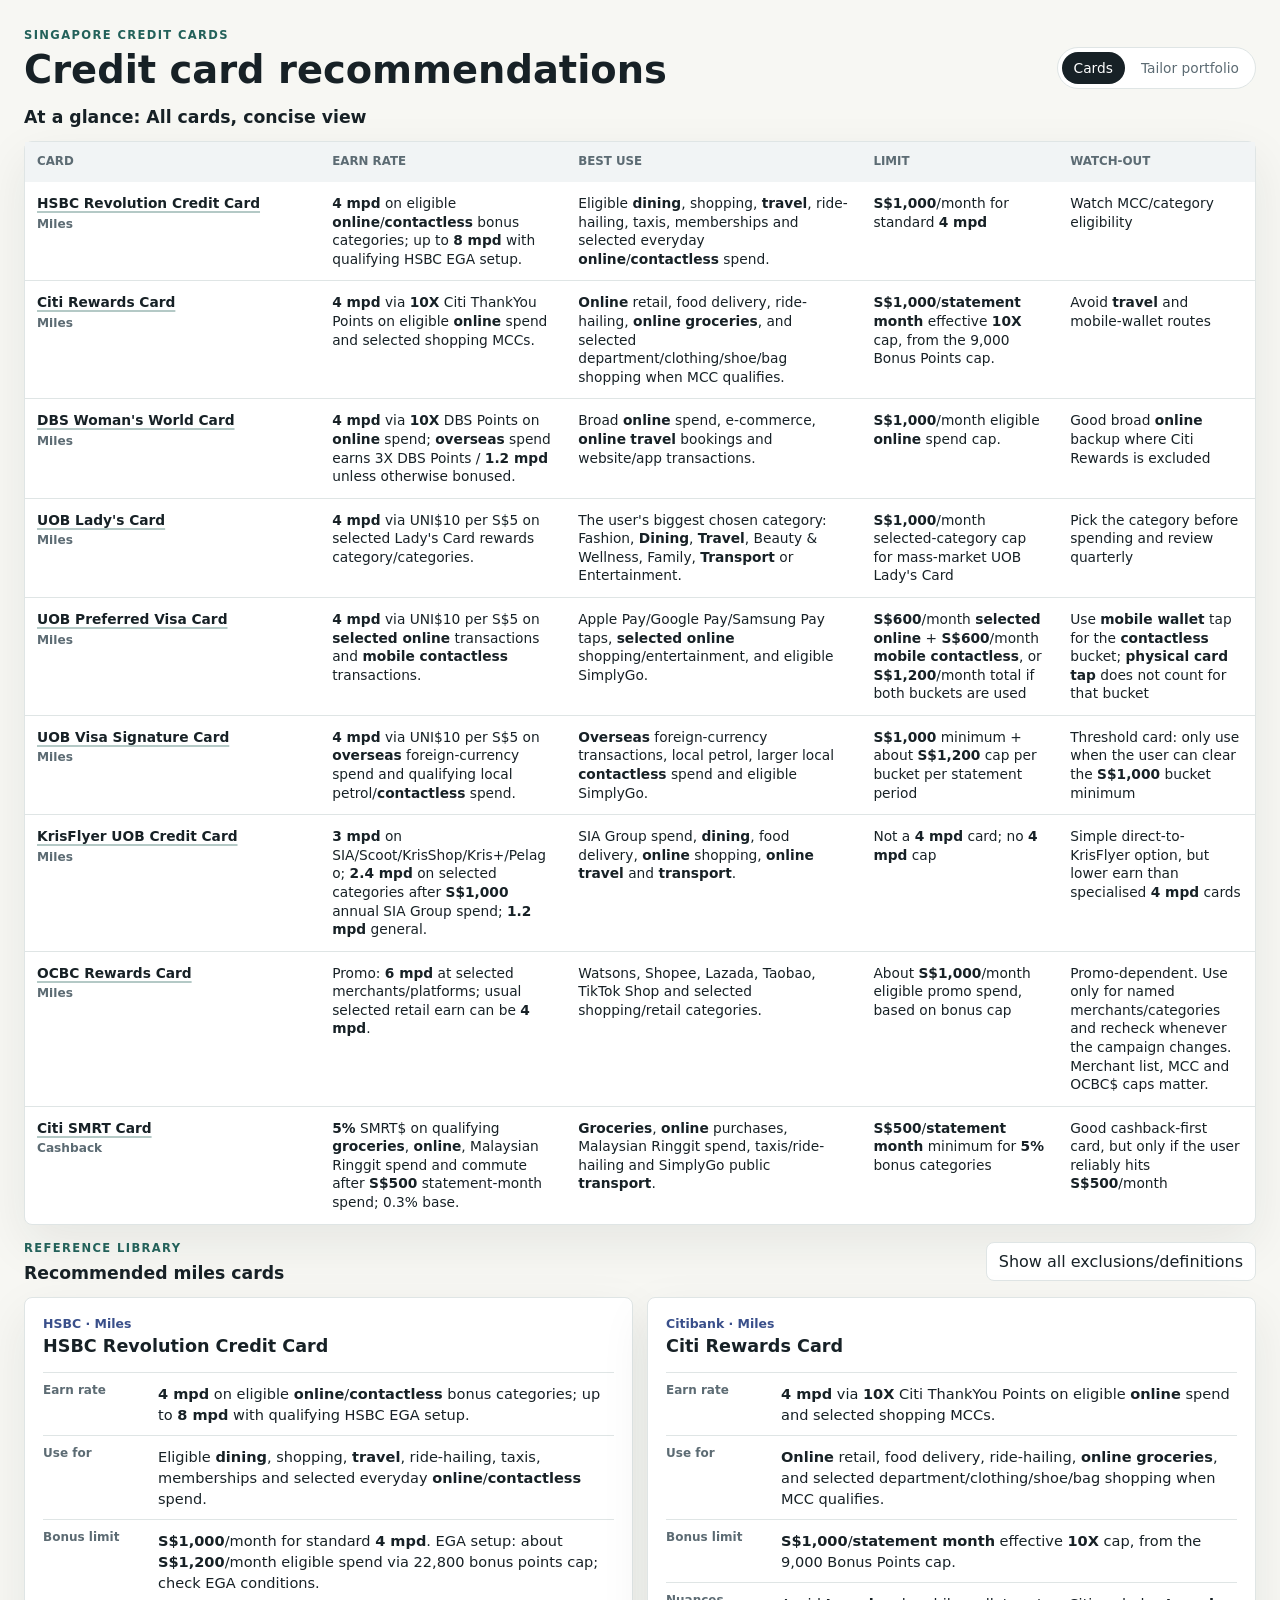
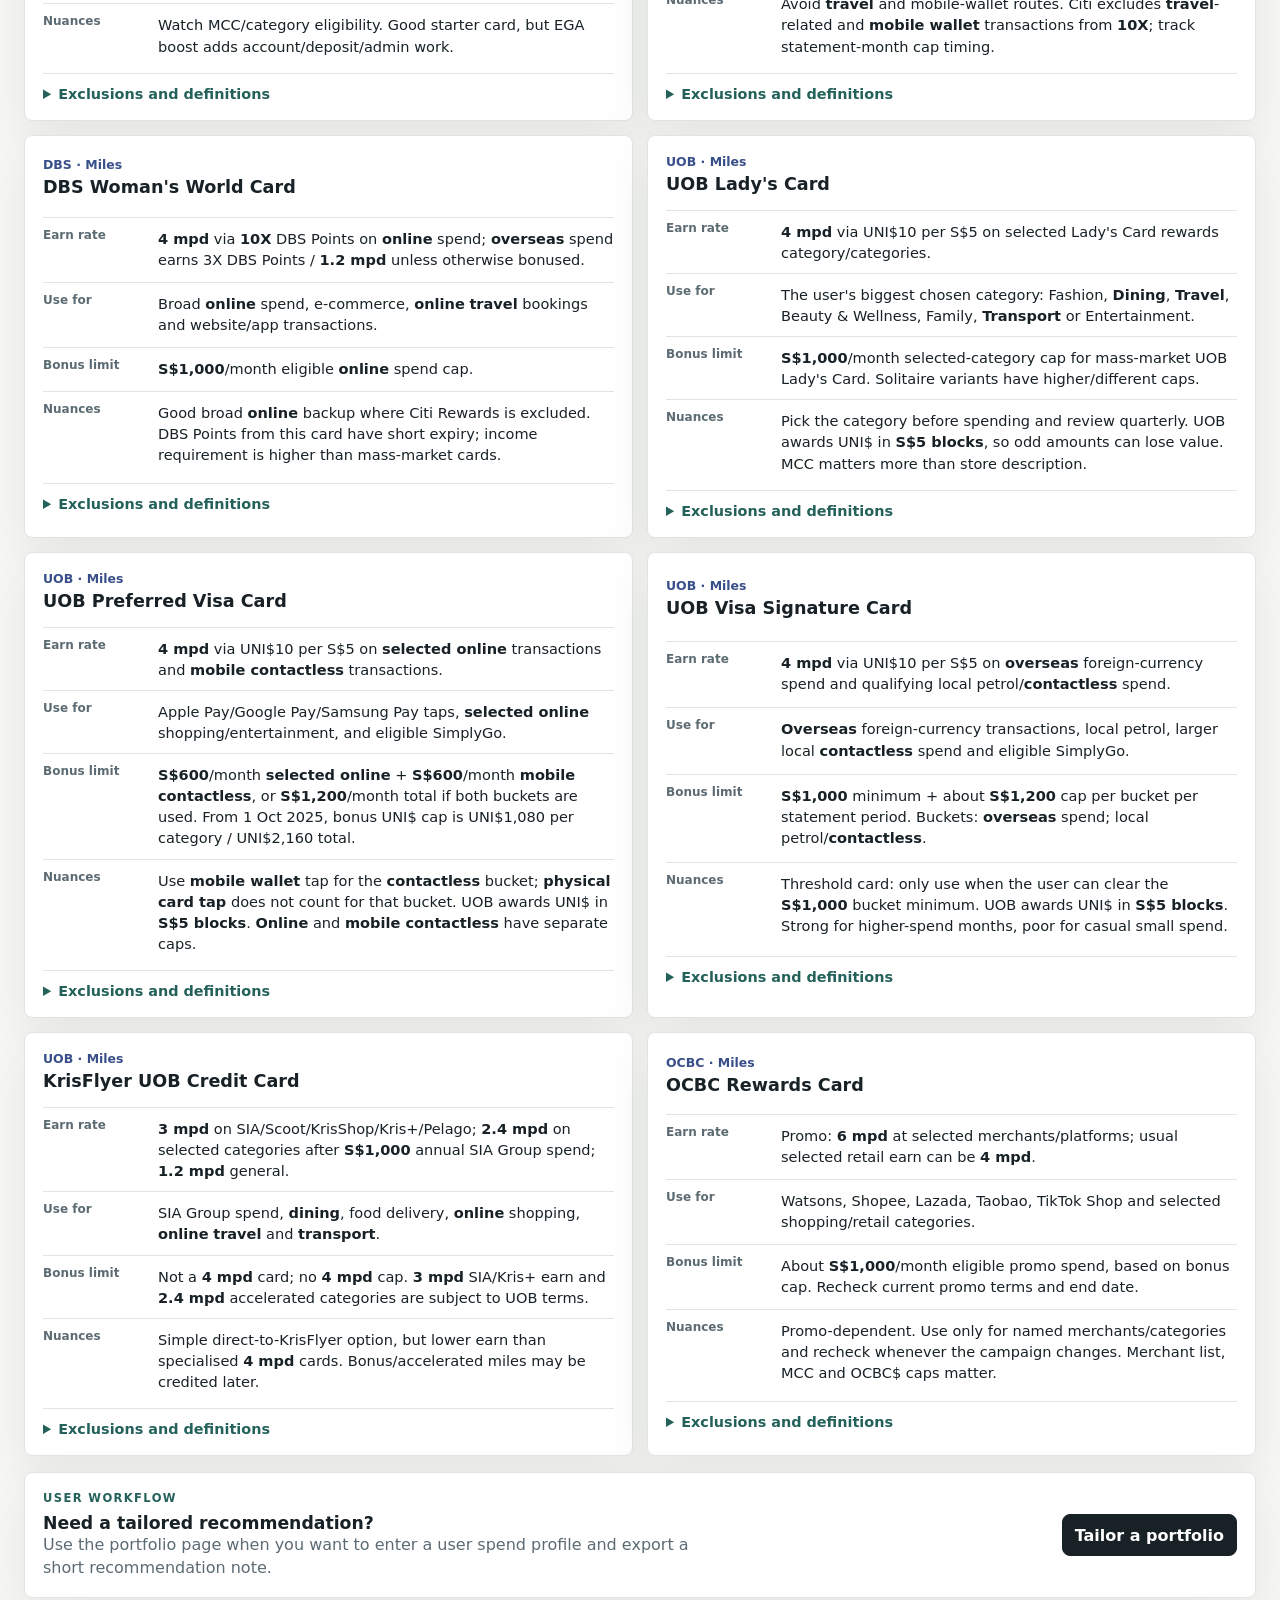
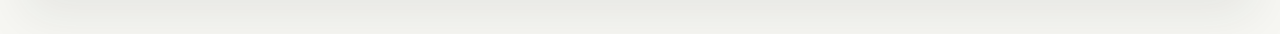
==== commit 6751bdc3: "Remove card library tier labels" ====
--- a/index.html
+++ b/index.html
@@ -78,7 +78,6 @@
             <p class="bank"></p>
             <h3></h3>
           </div>
-          <span class="tier"></span>
         </div>
         <dl class="facts">
           <div>
--- a/styles.css
+++ b/styles.css
@@ -393,6 +393,13 @@
   gap: 8px;
 }
 
+.portfolio-overview-row {
+  align-items: center;
+  display: flex;
+  gap: 14px;
+  justify-content: space-between;
+}
+
 .portfolio-overview span {
   background: var(--surface-soft);
   border: 1px solid var(--line);
@@ -446,16 +453,6 @@
   font-weight: 900;
 }
 
-.priority-badge {
-  background: var(--accent-soft);
-  border: 1px solid #c7deda;
-  border-radius: 999px;
-  color: var(--accent);
-  font-size: 0.72rem;
-  font-weight: 850;
-  padding: 5px 9px;
-}
-
 .portfolio-item h3 {
   font-size: 1.08rem;
   line-height: 1.15;
@@ -527,6 +524,10 @@
 .portfolio-details p {
   font-size: 0.86rem;
   line-height: 1.48;
+}
+
+.print-report {
+  display: none;
 }
 
 .cards-section {
@@ -705,18 +706,6 @@
 .card h3 {
   font-size: 1.1rem;
   margin: 0;
-}
-
-.tier {
-  background: var(--accent-soft);
-  border: 1px solid #c7deda;
-  border-radius: 999px;
-  color: var(--accent);
-  flex: 0 0 auto;
-  font-size: 0.72rem;
-  font-weight: 800;
-  max-width: 46%;
-  padding: 6px 9px;
 }
 
 .facts {
@@ -914,6 +903,11 @@
     grid-template-columns: 1fr;
   }
 
+  .portfolio-overview-row {
+    align-items: stretch;
+    flex-direction: column;
+  }
+
   .card-head,
   .panel-heading,
   .bottom-cta,
@@ -923,11 +917,6 @@
     flex-direction: column;
   }
 
-  .tier {
-    max-width: none;
-    width: fit-content;
-  }
-
   .facts div {
     grid-template-columns: 1fr;
   }
@@ -955,3 +944,157 @@
     transition: none !important;
   }
 }
+
+@media print {
+  @page {
+    margin: 12mm;
+    size: A4;
+  }
+
+  html,
+  body {
+    background: #fff !important;
+    color: #172126 !important;
+  }
+
+  body.print-mode > :not(.print-report) {
+    display: none !important;
+  }
+
+  body.print-mode .print-report {
+    display: block !important;
+  }
+
+  .print-report {
+    font-size: 10.5pt;
+    line-height: 1.35;
+  }
+
+  .print-cover {
+    border-bottom: 1px solid #dfe5e5;
+    margin-bottom: 14px;
+    padding-bottom: 12px;
+  }
+
+  .print-cover h1 {
+    font-size: 24pt;
+    line-height: 1.05;
+    margin: 0 0 8px;
+  }
+
+  .print-cover p {
+    color: #5c6b73;
+    margin: 0;
+    max-width: 680px;
+  }
+
+  .print-summary,
+  .print-spend-grid {
+    display: grid;
+    gap: 8px;
+    grid-template-columns: repeat(3, 1fr);
+    margin-top: 12px;
+  }
+
+  .print-summary div,
+  .print-spend-grid div {
+    background: #f1f4f5;
+    border: 1px solid #dfe5e5;
+    border-radius: 8px;
+    padding: 8px;
+  }
+
+  .print-summary span,
+  .print-spend-grid span,
+  .print-card dt {
+    color: #5c6b73;
+    display: block;
+    font-size: 8pt;
+    font-weight: 800;
+    text-transform: uppercase;
+  }
+
+  .print-summary strong,
+  .print-spend-grid strong {
+    display: block;
+    font-size: 11pt;
+    margin-top: 3px;
+  }
+
+  .print-section {
+    margin-top: 14px;
+  }
+
+  .print-section h2 {
+    font-size: 13pt;
+    margin: 0 0 8px;
+  }
+
+  .print-card-grid {
+    display: grid;
+    gap: 10px;
+    grid-template-columns: repeat(2, minmax(0, 1fr));
+  }
+
+  .print-card {
+    background: linear-gradient(180deg, #ffffff 0%, #f7f9f9 100%);
+    border: 1px solid #dfe5e5;
+    border-radius: 8px;
+    break-inside: avoid;
+    display: grid;
+    gap: 7px;
+    padding: 10px;
+    page-break-inside: avoid;
+  }
+
+  .print-card-head {
+    align-items: center;
+    display: flex;
+    justify-content: space-between;
+  }
+
+  .print-card-head span {
+    color: #8a999e;
+    font-weight: 900;
+  }
+
+  .print-card h3 {
+    font-size: 13pt;
+    margin: 0;
+  }
+
+  .print-role {
+    color: #5c6b73;
+    font-size: 9pt;
+    font-weight: 750;
+    margin: 0;
+  }
+
+  .print-card dl {
+    display: grid;
+    gap: 6px;
+    margin: 0;
+  }
+
+  .print-card dl div {
+    border-top: 1px solid #dfe5e5;
+    padding-top: 6px;
+  }
+
+  .print-card dd {
+    margin: 2px 0 0;
+  }
+
+  .print-footer-note {
+    border-top: 1px solid #dfe5e5;
+    color: #5c6b73;
+    display: flex;
+    gap: 8px;
+    margin-top: 14px;
+    padding-top: 9px;
+  }
+
+  .print-footer-note strong {
+    color: #172126;
+  }
+}
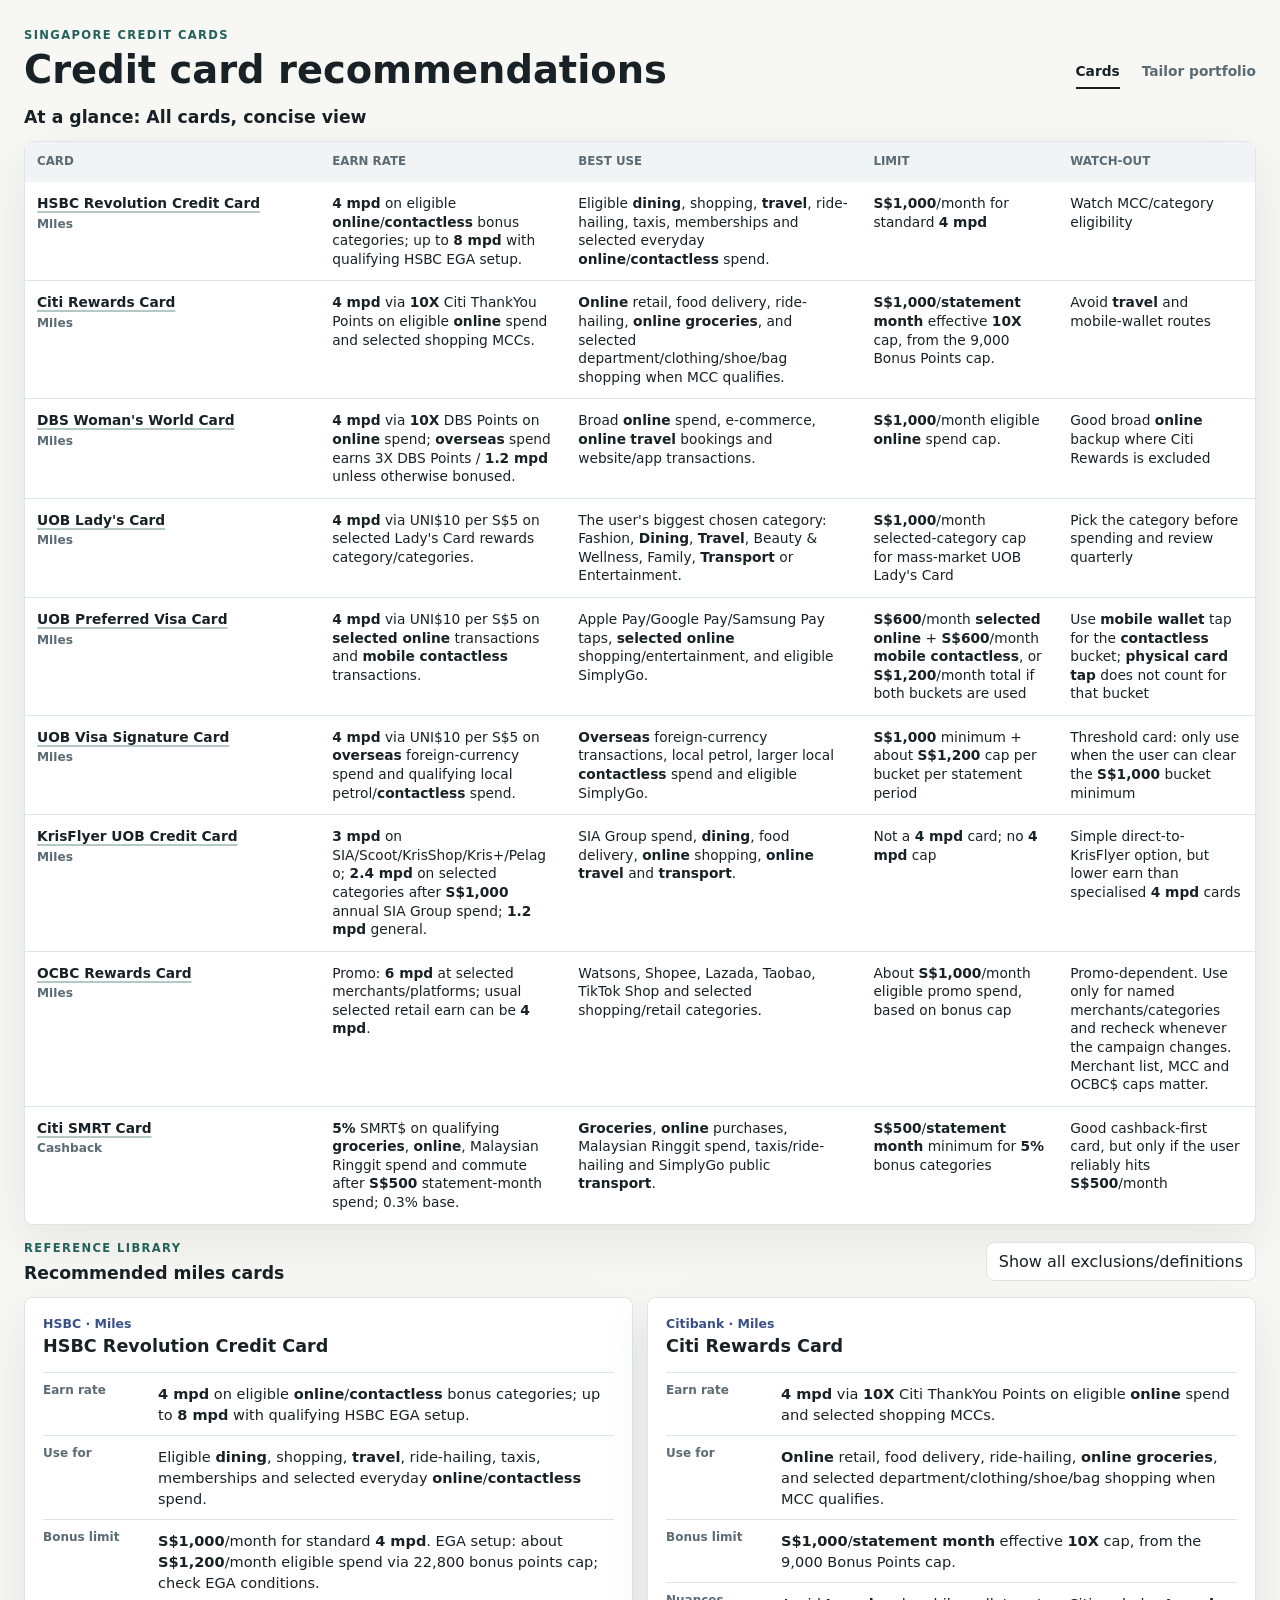
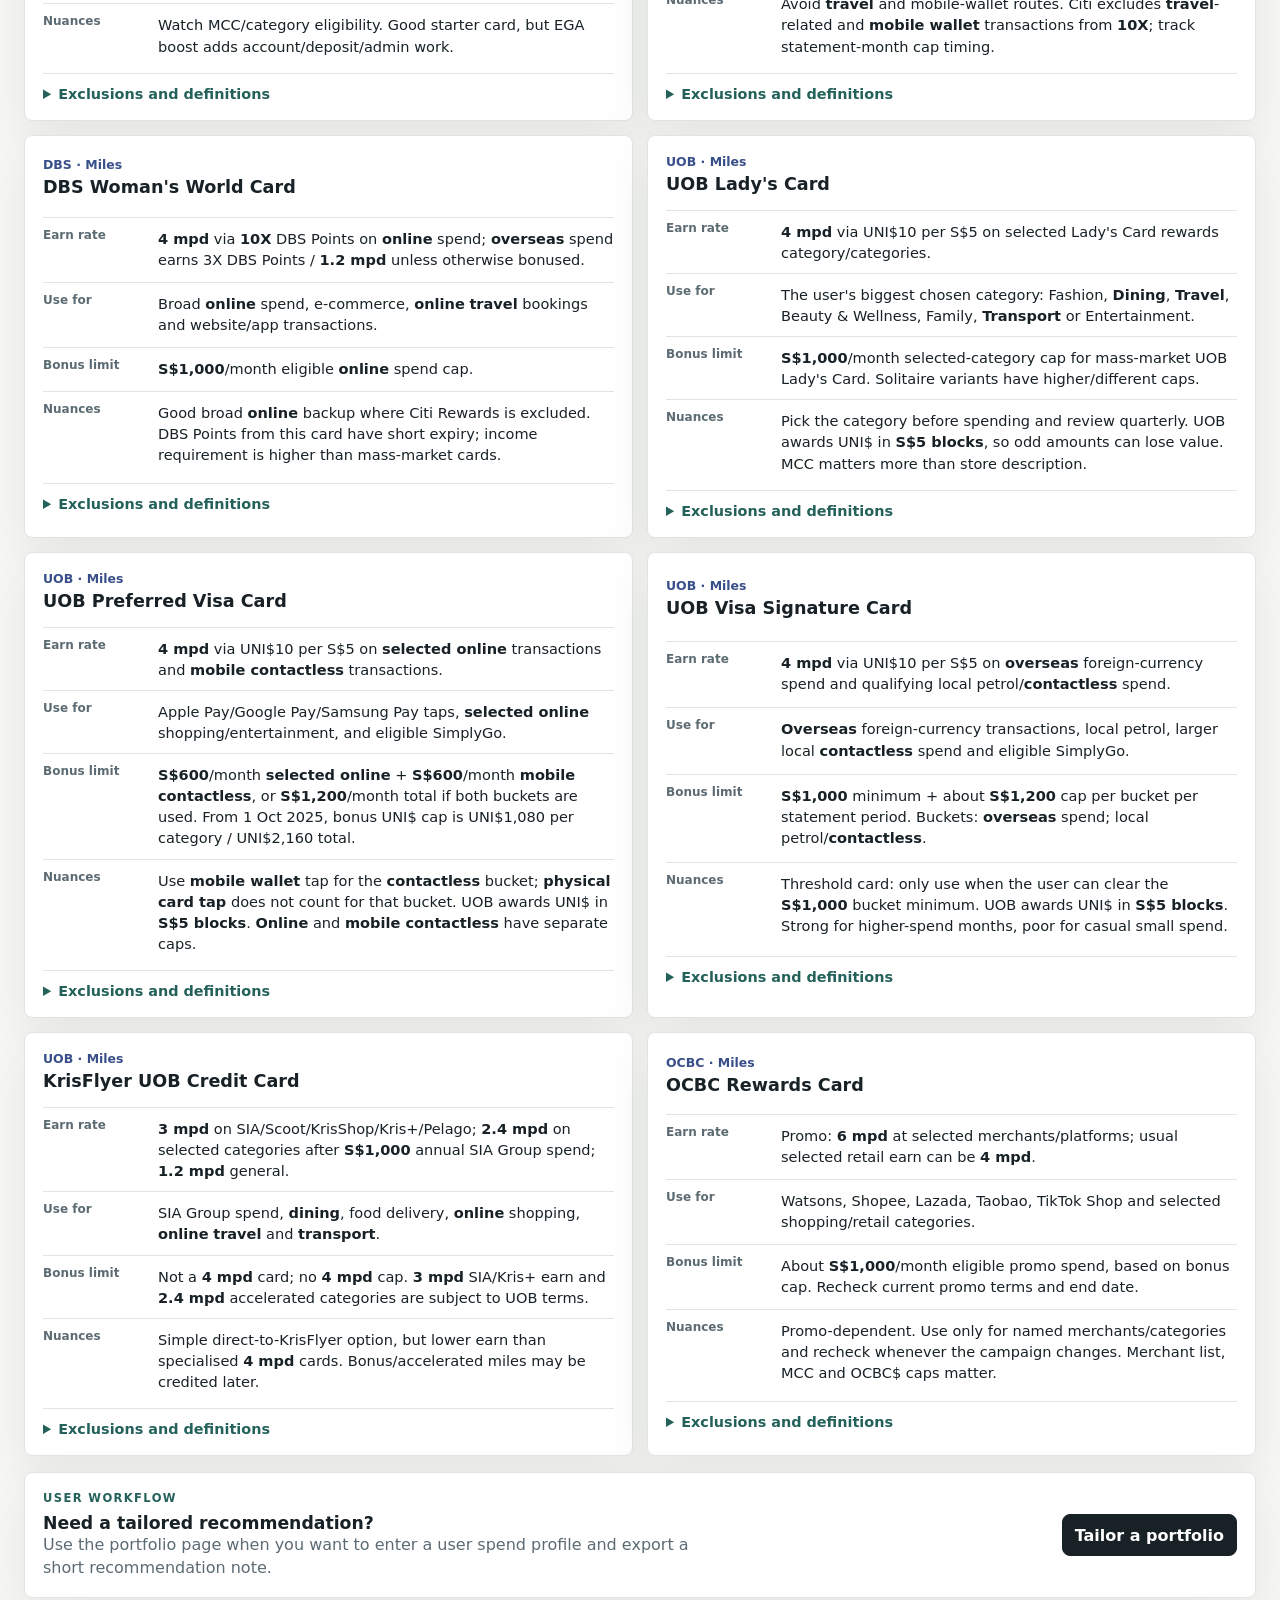
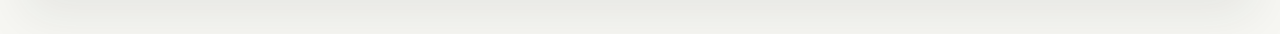
==== commit 71674f62: "Simplify top navigation" ====
--- a/index.html
+++ b/index.html
@@ -16,7 +16,7 @@
       </div>
       <div class="top-actions">
         <nav class="nav-links" aria-label="Primary navigation">
-          <a class="active" href="index.html">Cards</a>
+          <a class="active" aria-current="page" href="index.html">Cards</a>
           <a href="portfolio.html">Tailor portfolio</a>
         </nav>
       </div>
--- a/styles.css
+++ b/styles.css
@@ -80,28 +80,32 @@
 }
 
 .nav-links {
-  background: var(--surface);
-  border: 1px solid var(--line);
-  border-radius: 999px;
   display: flex;
-  gap: 4px;
-  padding: 4px;
+  gap: 22px;
+  padding: 0;
 }
 
 .nav-links a {
-  border-radius: 999px;
+  border-bottom: 2px solid transparent;
   color: var(--muted);
   font-size: 0.86rem;
-  padding: 8px 12px;
+  font-weight: 750;
+  padding: 8px 0;
   text-decoration: none;
-  transition: background 160ms ease, color 160ms ease;
+  transition: border-color 160ms ease, color 160ms ease;
   white-space: nowrap;
 }
 
 .nav-links a.active,
 .nav-links a:hover {
-  background: var(--ink);
-  color: #fff;
+  border-color: var(--ink);
+  color: var(--ink);
+}
+
+.nav-links a:focus-visible {
+  border-radius: 4px;
+  outline: 2px solid rgba(20, 32, 38, 0.24);
+  outline-offset: 5px;
 }
 
 .workspace {
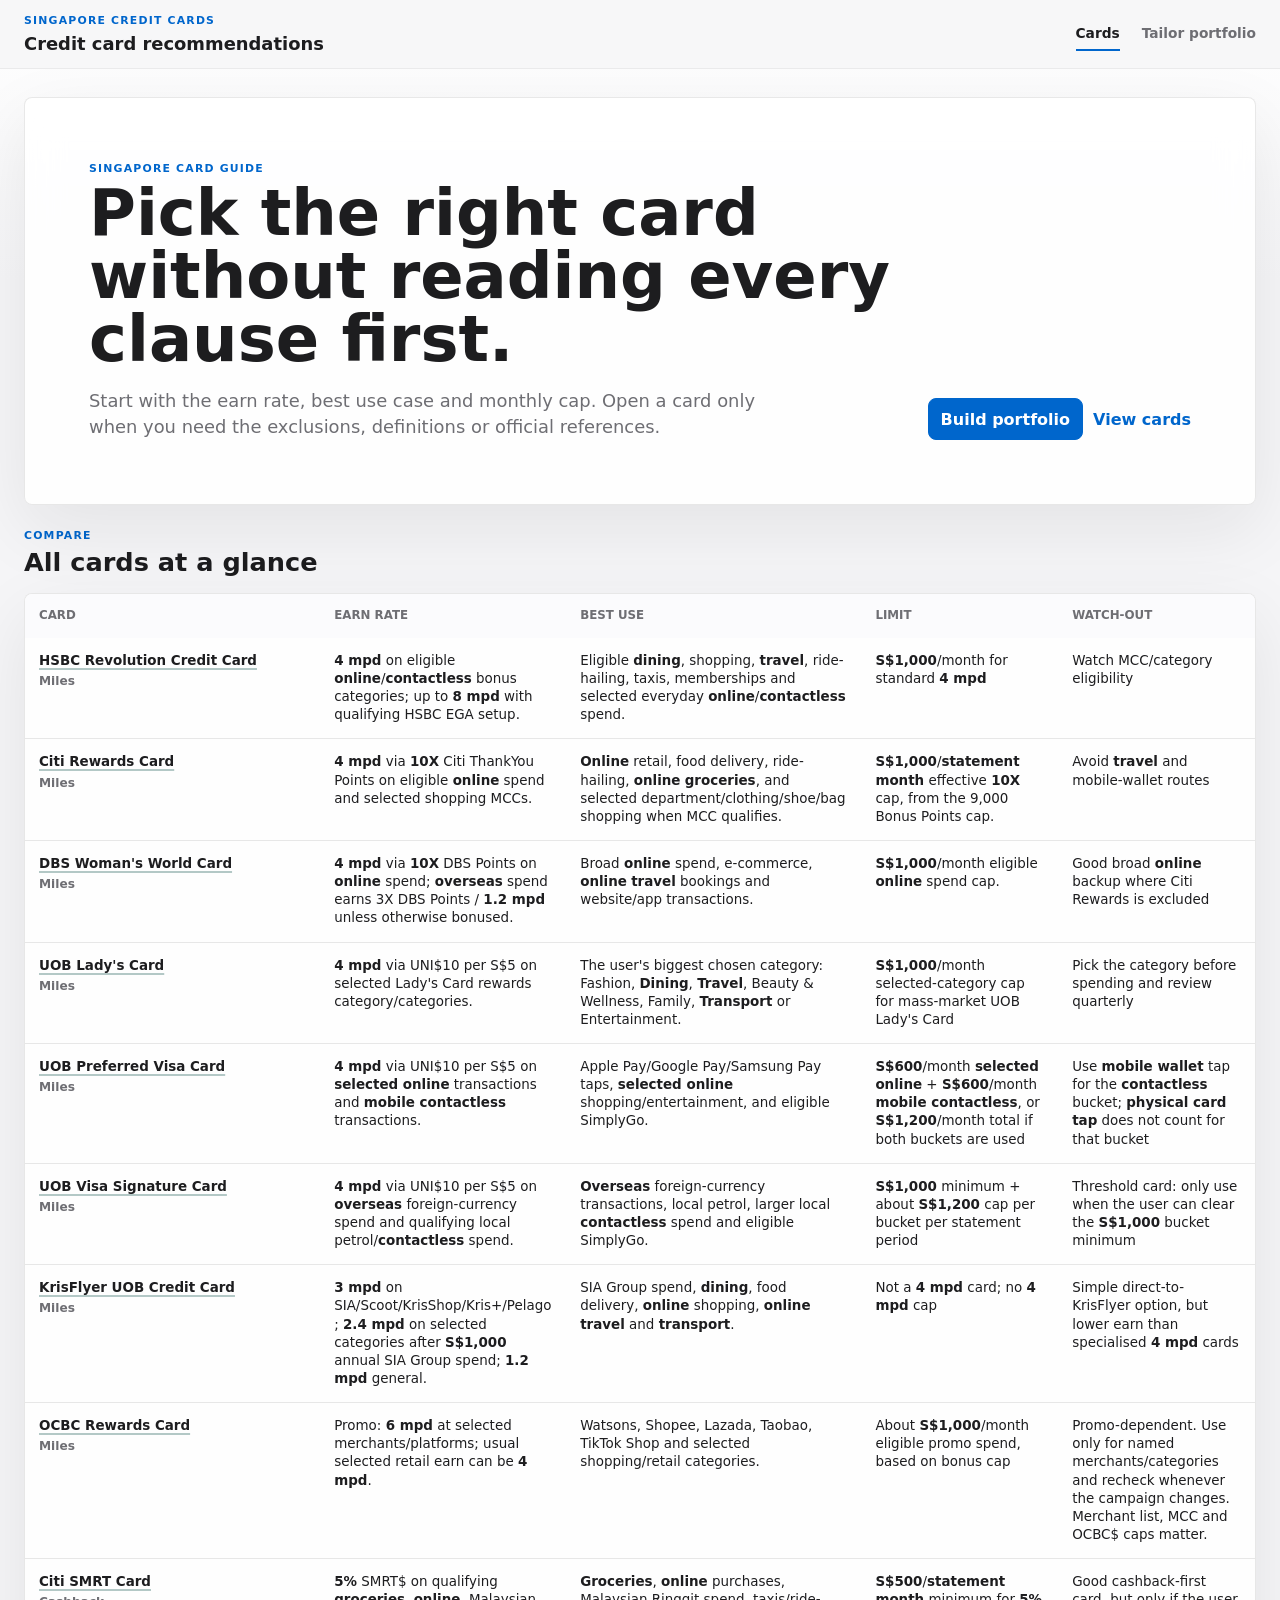
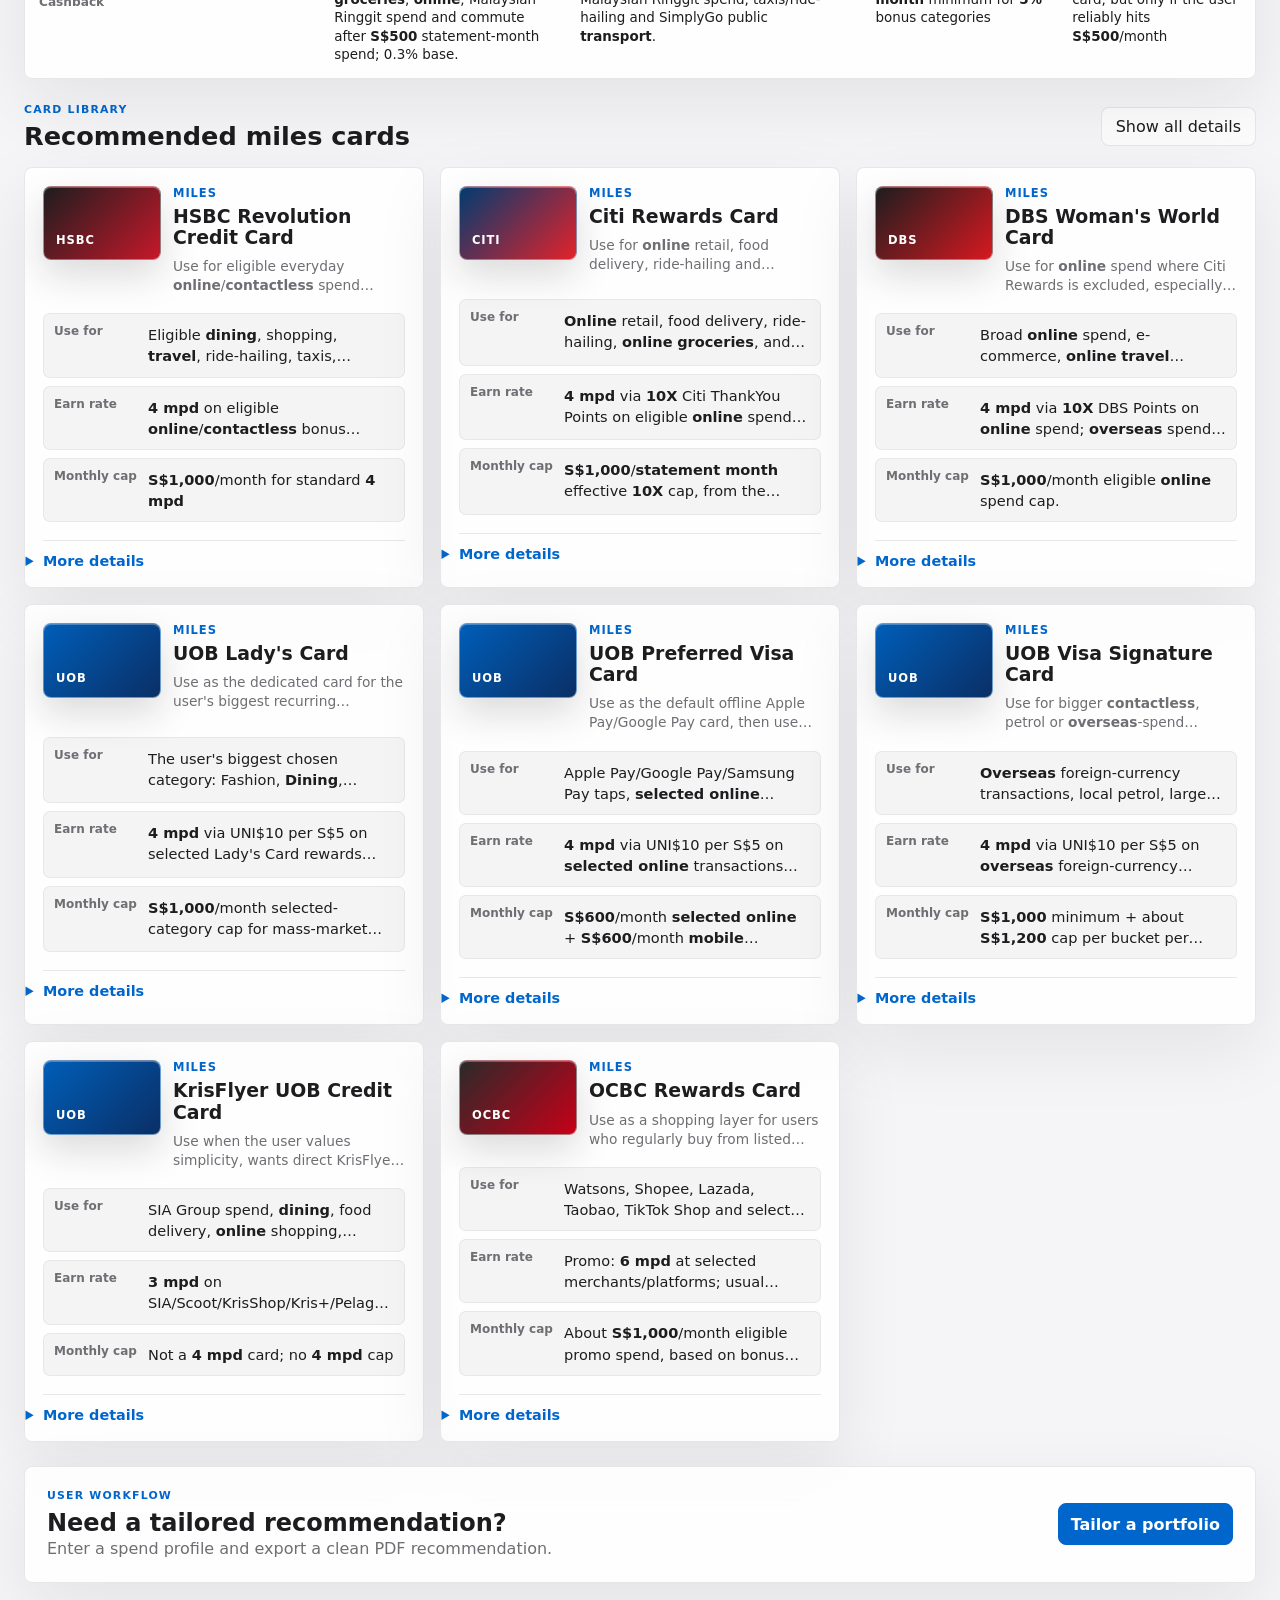
==== commit 686fbc22: "Redesign card recommendation UI" ====
--- a/index.html
+++ b/index.html
@@ -25,10 +25,23 @@
     <main>
       <section class="workspace library-workspace" aria-label="Card recommendation workspace">
         <section class="content">
+          <section class="site-hero">
+            <div>
+              <p class="eyebrow">Singapore card guide</p>
+              <h2>Pick the right card without reading every clause first.</h2>
+              <p>Start with the earn rate, best use case and monthly cap. Open a card only when you need the exclusions, definitions or official references.</p>
+            </div>
+            <div class="hero-actions">
+              <a class="primary-link" href="portfolio.html">Build portfolio</a>
+              <a class="text-link" href="#cards-library">View cards</a>
+            </div>
+          </section>
+
           <section class="table-section" aria-label="All cards summary table">
             <div class="section-heading">
               <div>
-                <h2>At a glance: All cards, concise view</h2>
+                <p class="eyebrow">Compare</p>
+                <h2>All cards at a glance</h2>
               </div>
             </div>
             <div class="table-wrap">
@@ -48,22 +61,22 @@
             <div class="sticky-table-header" id="sticky-table-header" aria-hidden="true"></div>
           </section>
 
-          <section class="cards-section" aria-label="Recommended card list">
+          <section class="cards-section" id="cards-library" aria-label="Recommended card list">
             <div class="section-heading">
               <div>
-                <p class="eyebrow">Reference library</p>
+                <p class="eyebrow">Card library</p>
                 <h2 id="cards-title">Recommended miles cards</h2>
               </div>
-              <button class="ghost-button" type="button" id="definitions-toggle" aria-expanded="false">Show all exclusions/definitions</button>
+              <button class="ghost-button compact-action" type="button" id="definitions-toggle" aria-expanded="false">Show all details</button>
             </div>
             <div class="card-grid" id="card-grid"></div>
           </section>
 
-          <section class="panel cta-panel bottom-cta">
+          <section class="cta-panel bottom-cta">
             <div>
               <p class="eyebrow">User workflow</p>
               <h2>Need a tailored recommendation?</h2>
-              <p>Use the portfolio page when you want to enter a user spend profile and export a short recommendation note.</p>
+              <p>Enter a spend profile and export a clean PDF recommendation.</p>
             </div>
             <a class="primary-link" href="portfolio.html">Tailor a portfolio</a>
           </section>
@@ -74,32 +87,36 @@
     <template id="card-template">
       <article class="card">
         <div class="card-head">
+          <div class="card-visual" aria-hidden="true">
+            <span class="card-bank-code"></span>
+          </div>
           <div>
             <p class="bank"></p>
             <h3></h3>
+            <p class="card-note" data-field="simple_notes"></p>
           </div>
         </div>
         <dl class="facts">
+          <div>
+            <dt>Use for</dt>
+            <dd data-field="use_card_for"></dd>
+          </div>
           <div>
             <dt>Earn rate</dt>
             <dd data-field="earn_rate"></dd>
           </div>
           <div>
-            <dt>Use for</dt>
-            <dd data-field="use_card_for"></dd>
-          </div>
-          <div>
-            <dt>Bonus limit</dt>
+            <dt>Monthly cap</dt>
             <dd data-field="monthly_bonus_limit"></dd>
-          </div>
-          <div>
-            <dt>Nuances</dt>
-            <dd data-field="nuances"></dd>
           </div>
         </dl>
         <details>
-          <summary>Exclusions and definitions</summary>
+          <summary>More details</summary>
           <div class="details-grid">
+            <div>
+              <h4>Watch-outs</h4>
+              <p data-field="nuances"></p>
+            </div>
             <div>
               <h4>Important exclusions</h4>
               <p data-field="important_exclusions"></p>
@@ -107,10 +124,6 @@
             <div>
               <h4>Definitions / examples</h4>
               <p data-field="definitions_examples"></p>
-            </div>
-            <div>
-              <h4>Simple note</h4>
-              <p data-field="simple_notes"></p>
             </div>
             <div class="advanced">
               <h4>Advanced references</h4>
--- a/styles.css
+++ b/styles.css
@@ -1,16 +1,18 @@
 :root {
   color-scheme: light;
-  --bg: #f7f7f3;
-  --surface: #ffffff;
-  --surface-soft: #f1f4f5;
-  --ink: #172126;
-  --muted: #5c6b73;
-  --line: #dfe5e5;
-  --accent: #23615a;
-  --accent-2: #394f8a;
-  --accent-soft: #e6f1ee;
-  --warn-soft: #fff3dc;
-  --shadow: 0 18px 50px rgba(22, 33, 38, 0.08);
+  --bg: #f5f5f7;
+  --surface: rgba(255, 255, 255, 0.86);
+  --surface-solid: #ffffff;
+  --surface-soft: #fbfbfd;
+  --ink: #1d1d1f;
+  --muted: #6e6e73;
+  --line: rgba(29, 29, 31, 0.1);
+  --accent: #0066cc;
+  --accent-2: #30b0c7;
+  --accent-soft: #eaf4ff;
+  --warn-soft: #fff4df;
+  --shadow: 0 24px 70px rgba(29, 29, 31, 0.08);
+  --shadow-soft: 0 12px 34px rgba(29, 29, 31, 0.06);
   --radius: 8px;
   font-family: Inter, ui-sans-serif, system-ui, -apple-system, BlinkMacSystemFont, "Segoe UI", sans-serif;
 }
@@ -21,8 +23,10 @@
 
 body {
   margin: 0;
-  background: var(--bg);
+  background:
+    linear-gradient(180deg, #ffffff 0%, #f5f5f7 280px, #f5f5f7 100%);
   color: var(--ink);
+  min-height: 100vh;
 }
 
 html {
@@ -40,13 +44,18 @@
 }
 
 .topbar {
-  align-items: end;
+  align-items: center;
+  backdrop-filter: saturate(180%) blur(18px);
+  background: rgba(245, 245, 247, 0.78);
+  border-bottom: 1px solid rgba(29, 29, 31, 0.06);
   display: flex;
   gap: 24px;
   justify-content: space-between;
-  margin: 0 auto;
-  max-width: 1440px;
-  padding: 28px 24px 18px;
+  margin: 0;
+  padding: 14px max(24px, calc((100vw - 1440px) / 2 + 24px));
+  position: sticky;
+  top: 0;
+  z-index: 90;
 }
 
 .topbar h1,
@@ -57,17 +66,18 @@
 }
 
 .topbar h1 {
-  font-size: clamp(1.7rem, 3vw, 3.3rem);
-  line-height: 1.02;
+  font-size: clamp(1.05rem, 1.4vw, 1.26rem);
+  font-weight: 760;
+  line-height: 1.12;
   max-width: 780px;
 }
 
 .eyebrow {
   color: var(--accent);
-  font-size: 0.72rem;
+  font-size: 0.68rem;
   font-weight: 800;
-  letter-spacing: 0.12em;
-  margin: 0 0 8px;
+  letter-spacing: 0.11em;
+  margin: 0 0 7px;
   text-transform: uppercase;
 }
 
@@ -98,50 +108,106 @@
 
 .nav-links a.active,
 .nav-links a:hover {
-  border-color: var(--ink);
+  border-color: var(--accent);
   color: var(--ink);
 }
 
 .nav-links a:focus-visible {
   border-radius: 4px;
-  outline: 2px solid rgba(20, 32, 38, 0.24);
+  outline: 2px solid rgba(0, 102, 204, 0.22);
   outline-offset: 5px;
 }
 
 .workspace {
   display: grid;
-  gap: 18px;
+  gap: 24px;
   grid-template-columns: minmax(300px, 360px) minmax(0, 1fr);
   margin: 0 auto;
   max-width: 1440px;
-  padding: 0 24px 36px;
+  padding: 28px 24px 48px;
 }
 
 .library-workspace {
   grid-template-columns: 1fr;
 }
 
+.portfolio-workspace {
+  grid-template-columns: minmax(340px, 420px) minmax(0, 1fr);
+}
+
 .sidebar {
   align-self: start;
   display: grid;
   gap: 14px;
   position: sticky;
-  top: 14px;
+  top: 86px;
 }
 
 .panel,
 .portfolio-output,
-.card {
+.card,
+.table-wrap,
+.cta-panel,
+.site-hero {
   background: var(--surface);
   border: 1px solid var(--line);
   border-radius: var(--radius);
   box-shadow: var(--shadow);
+  backdrop-filter: blur(18px);
 }
 
 .panel {
   display: grid;
-  gap: 16px;
-  padding: 18px;
+  gap: 18px;
+  padding: 20px;
+}
+
+.panel-intro {
+  color: var(--muted);
+  font-size: 0.9rem;
+  line-height: 1.42;
+  margin: -6px 0 0;
+}
+
+.site-hero {
+  align-items: end;
+  display: flex;
+  gap: 24px;
+  justify-content: space-between;
+  overflow: hidden;
+  padding: clamp(28px, 5vw, 64px);
+  position: relative;
+}
+
+.site-hero h2 {
+  font-size: clamp(2rem, 5vw, 4.8rem);
+  letter-spacing: 0;
+  line-height: 0.98;
+  margin: 0;
+  max-width: 980px;
+}
+
+.site-hero p:not(.eyebrow) {
+  color: var(--muted);
+  font-size: clamp(1rem, 1.4vw, 1.18rem);
+  line-height: 1.45;
+  margin: 18px 0 0;
+  max-width: 690px;
+}
+
+.hero-actions {
+  display: flex;
+  flex: 0 0 auto;
+  gap: 10px;
+}
+
+.text-link {
+  align-items: center;
+  color: var(--accent);
+  display: inline-flex;
+  font-weight: 760;
+  min-height: 42px;
+  text-decoration: none;
 }
 
 .cta-panel p:not(.eyebrow) {
@@ -155,6 +221,7 @@
   display: flex;
   gap: 18px;
   justify-content: space-between;
+  padding: 22px;
 }
 
 .bottom-cta > div {
@@ -164,7 +231,8 @@
 .panel h2,
 .portfolio-output h2,
 .section-heading h2 {
-  font-size: 1.08rem;
+  font-size: clamp(1.15rem, 2vw, 1.72rem);
+  line-height: 1.08;
 }
 
 .panel-heading,
@@ -178,7 +246,7 @@
 }
 
 .segmented {
-  background: var(--surface-soft);
+  background: rgba(118, 118, 128, 0.12);
   border: 1px solid var(--line);
   border-radius: var(--radius);
   display: grid;
@@ -192,12 +260,12 @@
   border-radius: 6px;
   color: var(--muted);
   min-height: 38px;
-  transition: background 180ms ease, color 180ms ease, transform 180ms ease;
+  transition: background 180ms ease, color 180ms ease, transform 180ms ease, box-shadow 180ms ease;
 }
 
 .segment.active {
-  background: var(--surface);
-  box-shadow: 0 8px 24px rgba(23, 33, 38, 0.08);
+  background: var(--surface-solid);
+  box-shadow: var(--shadow-soft);
   color: var(--ink);
 }
 
@@ -215,7 +283,7 @@
 
 .field input,
 .field select {
-  background: #fff;
+  background: rgba(255, 255, 255, 0.9);
   border: 1px solid var(--line);
   border-radius: var(--radius);
   color: var(--ink);
@@ -229,7 +297,7 @@
 .field input:focus,
 .field select:focus {
   border-color: var(--accent);
-  box-shadow: 0 0 0 3px rgba(35, 97, 90, 0.14);
+  box-shadow: 0 0 0 4px rgba(0, 102, 204, 0.12);
 }
 
 .filter-block {
@@ -281,20 +349,21 @@
 .ghost-button {
   border-radius: var(--radius);
   min-height: 40px;
-  padding: 9px 12px;
-  transition: transform 160ms ease, background 160ms ease, border-color 160ms ease;
+  padding: 9px 14px;
+  transition: transform 180ms ease, background 180ms ease, border-color 180ms ease, box-shadow 180ms ease;
 }
 
 .primary-button {
-  background: var(--ink);
-  border: 1px solid var(--ink);
+  background: var(--accent);
+  border: 1px solid var(--accent);
   color: #fff;
+  font-weight: 760;
 }
 
 .primary-link {
   align-items: center;
-  background: var(--ink);
-  border: 1px solid var(--ink);
+  background: var(--accent);
+  border: 1px solid var(--accent);
   border-radius: var(--radius);
   color: #fff;
   display: inline-flex;
@@ -303,18 +372,23 @@
   min-height: 42px;
   padding: 10px 12px;
   text-decoration: none;
-  transition: transform 160ms ease, background 160ms ease;
+  transition: transform 180ms ease, background 180ms ease, box-shadow 180ms ease;
 }
 
 .secondary-button,
 .ghost-button {
-  background: var(--surface);
+  background: rgba(255, 255, 255, 0.7);
   border: 1px solid var(--line);
   color: var(--ink);
 }
 
 .ghost-button {
   min-height: 34px;
+}
+
+.compact-action {
+  flex: 0 0 auto;
+  min-width: 132px;
 }
 
 .primary-button:hover,
@@ -323,12 +397,13 @@
 .ghost-button:hover,
 .chip:hover,
 .segment:hover {
+  box-shadow: var(--shadow-soft);
   transform: translateY(-1px);
 }
 
 .content {
   display: grid;
-  gap: 16px;
+  gap: 24px;
   min-width: 0;
 }
 
@@ -360,8 +435,9 @@
 
 .portfolio-output {
   display: grid;
-  gap: 22px;
-  padding: 24px;
+  gap: 24px;
+  overflow: hidden;
+  padding: clamp(22px, 4vw, 42px);
 }
 
 .portfolio-output p,
@@ -380,8 +456,8 @@
 }
 
 .portfolio-hero h2 {
-  font-size: clamp(1.35rem, 2.2vw, 2.1rem);
-  line-height: 1.08;
+  font-size: clamp(2rem, 4.3vw, 4.1rem);
+  line-height: 0.98;
 }
 
 .portfolio-hero > p {
@@ -405,7 +481,7 @@
 }
 
 .portfolio-overview span {
-  background: var(--surface-soft);
+  background: rgba(255, 255, 255, 0.72);
   border: 1px solid var(--line);
   border-radius: 999px;
   color: var(--muted);
@@ -419,35 +495,38 @@
 
 .portfolio-grid {
   display: grid;
-  gap: 14px;
+  gap: 16px;
   grid-template-columns: repeat(2, minmax(0, 1fr));
 }
 
 .portfolio-item {
-  background: linear-gradient(180deg, #ffffff 0%, #f7f9f9 100%);
+  animation: fade-up 520ms ease both;
+  background: linear-gradient(180deg, #ffffff 0%, #fbfbfd 100%);
   border: 1px solid var(--line);
   border-radius: var(--radius);
   display: grid;
   gap: 13px;
   overflow: hidden;
   padding: 16px;
-  transition: border-color 180ms ease, box-shadow 180ms ease, transform 180ms ease;
+  position: relative;
+  transition: border-color 220ms ease, box-shadow 220ms ease, transform 220ms ease;
 }
 
 .portfolio-item.featured {
-  border-color: #b6d1cc;
-  box-shadow: 0 18px 48px rgba(35, 97, 90, 0.09);
+  border-color: rgba(0, 102, 204, 0.24);
+  box-shadow: 0 22px 60px rgba(0, 102, 204, 0.08);
 }
 
 .portfolio-item:hover {
-  border-color: #aebfbe;
-  box-shadow: 0 22px 52px rgba(22, 33, 38, 0.11);
+  border-color: rgba(0, 102, 204, 0.28);
+  box-shadow: 0 26px 64px rgba(29, 29, 31, 0.11);
   transform: translateY(-2px);
 }
 
 .portfolio-item-top {
   align-items: center;
   display: flex;
+  gap: 12px;
   justify-content: space-between;
 }
 
@@ -471,10 +550,12 @@
 }
 
 .portfolio-use {
-  border-left: 3px solid var(--accent);
+  background: var(--accent-soft);
+  border: 1px solid rgba(0, 102, 204, 0.1);
+  border-radius: var(--radius);
   display: grid;
   gap: 6px;
-  padding-left: 12px;
+  padding: 12px;
 }
 
 .portfolio-use span,
@@ -498,7 +579,7 @@
 }
 
 .portfolio-meta div {
-  background: var(--surface-soft);
+  background: rgba(118, 118, 128, 0.08);
   border-radius: 7px;
   display: grid;
   gap: 5px;
@@ -536,20 +617,16 @@
 
 .cards-section {
   display: grid;
-  gap: 14px;
+  gap: 16px;
 }
 
 .table-section {
   display: grid;
-  gap: 14px;
+  gap: 16px;
 }
 
 .table-wrap {
-  background: var(--surface);
-  border: 1px solid var(--line);
-  border-radius: var(--radius);
-  box-shadow: var(--shadow);
-  overflow: visible;
+  overflow: clip;
 }
 
 .card-table {
@@ -561,9 +638,9 @@
 .card-table th,
 .card-table td {
   border-bottom: 1px solid var(--line);
-  font-size: 0.86rem;
+  font-size: 0.84rem;
   line-height: 1.35;
-  padding: 12px;
+  padding: 14px;
   text-align: left;
   vertical-align: top;
   word-break: normal;
@@ -571,7 +648,7 @@
 }
 
 .card-table thead th {
-  background: var(--surface-soft);
+  background: rgba(251, 251, 253, 0.96);
   box-shadow: 0 1px 0 var(--line);
   color: var(--muted);
   font-size: 0.74rem;
@@ -585,7 +662,7 @@
 .sticky-table-header {
   border: 1px solid var(--line);
   border-radius: var(--radius) var(--radius) 0 0;
-  box-shadow: 0 8px 18px rgba(33, 37, 41, 0.08);
+  box-shadow: var(--shadow-soft);
   display: none;
   left: 0;
   overflow: hidden;
@@ -676,54 +753,146 @@
 
 .card-grid {
   display: grid;
-  gap: 14px;
-  grid-template-columns: repeat(2, minmax(0, 1fr));
+  gap: 16px;
+  grid-template-columns: repeat(3, minmax(0, 1fr));
 }
 
 .card {
-  display: grid;
-  gap: 16px;
+  animation: fade-up 520ms ease both;
+  display: grid;
+  gap: 18px;
   overflow: hidden;
   padding: 18px;
-  transition: border-color 180ms ease, transform 180ms ease, box-shadow 180ms ease;
+  position: relative;
+  transition: border-color 220ms ease, transform 220ms ease, box-shadow 220ms ease;
   scroll-margin-top: 18px;
 }
 
 .card:target {
-  border-color: #8eb9b2;
-  box-shadow: 0 24px 70px rgba(35, 97, 90, 0.18);
+  border-color: rgba(0, 102, 204, 0.42);
+  box-shadow: 0 24px 70px rgba(0, 102, 204, 0.15);
 }
 
 .card:hover {
-  border-color: #b9c8c8;
-  box-shadow: 0 24px 60px rgba(22, 33, 38, 0.11);
+  border-color: rgba(0, 102, 204, 0.24);
+  box-shadow: 0 28px 70px rgba(29, 29, 31, 0.11);
   transform: translateY(-2px);
 }
 
+.card-head {
+  align-items: start;
+  justify-content: start;
+}
+
+.card-visual {
+  align-items: end;
+  aspect-ratio: 1.58;
+  background:
+    linear-gradient(135deg, rgba(255, 255, 255, 0.34), rgba(255, 255, 255, 0) 40%),
+    linear-gradient(135deg, #1d1d1f, #3a3a3c);
+  border: 1px solid rgba(255, 255, 255, 0.42);
+  border-radius: 8px;
+  box-shadow: inset 0 1px 0 rgba(255, 255, 255, 0.28), 0 16px 36px rgba(29, 29, 31, 0.15);
+  color: #fff;
+  display: flex;
+  flex: 0 0 118px;
+  justify-content: space-between;
+  overflow: hidden;
+  padding: 12px;
+  transition: transform 220ms ease;
+  width: 118px;
+}
+
+.card:hover .card-visual {
+  transform: translateY(-2px) rotate(-1deg);
+}
+
+.card[data-bank*="hsbc"] .card-visual {
+  background: linear-gradient(135deg, #1d1d1f 0%, #c6182a 100%);
+}
+
+.card-visual[data-bank*="hsbc"] {
+  background: linear-gradient(135deg, #1d1d1f 0%, #c6182a 100%);
+}
+
+.card[data-bank*="citi"] .card-visual,
+.card[data-bank*="citibank"] .card-visual,
+.card-visual[data-bank*="citi"],
+.card-visual[data-bank*="citibank"] {
+  background: linear-gradient(135deg, #003b71 0%, #e3222a 100%);
+}
+
+.card[data-bank*="dbs"] .card-visual,
+.card-visual[data-bank*="dbs"] {
+  background: linear-gradient(135deg, #1d1d1f 0%, #d71920 100%);
+}
+
+.card[data-bank*="uob"] .card-visual,
+.card-visual[data-bank*="uob"] {
+  background: linear-gradient(135deg, #005eb8 0%, #0a2f66 100%);
+}
+
+.card[data-bank*="ocbc"] .card-visual,
+.card-visual[data-bank*="ocbc"] {
+  background: linear-gradient(135deg, #2a2a2a 0%, #c70018 100%);
+}
+
+.mini-card-visual {
+  flex-basis: 74px;
+  padding: 8px;
+  width: 74px;
+}
+
+.mini-card-visual .card-bank-code {
+  font-size: 0.62rem;
+}
+
+.card-bank-code {
+  font-size: 0.72rem;
+  font-weight: 850;
+  letter-spacing: 0.08em;
+}
+
 .bank {
-  color: var(--accent-2);
-  font-size: 0.78rem;
+  color: var(--accent);
+  font-size: 0.72rem;
   font-weight: 800;
-  margin: 0 0 5px;
+  letter-spacing: 0.08em;
+  margin: 0 0 6px;
+  text-transform: uppercase;
 }
 
 .card h3 {
-  font-size: 1.1rem;
+  font-size: 1.18rem;
+  line-height: 1.12;
   margin: 0;
 }
 
+.card-note {
+  color: var(--muted);
+  display: -webkit-box;
+  font-size: 0.86rem;
+  line-height: 1.4;
+  margin: 9px 0 0;
+  overflow: hidden;
+  -webkit-box-orient: vertical;
+  -webkit-line-clamp: 2;
+}
+
 .facts {
   display: grid;
-  gap: 10px;
+  gap: 8px;
   margin: 0;
 }
 
 .facts div {
-  border-top: 1px solid var(--line);
-  display: grid;
-  gap: 7px;
-  grid-template-columns: 108px minmax(0, 1fr);
-  padding-top: 10px;
+  background: rgba(118, 118, 128, 0.07);
+  border: 1px solid rgba(29, 29, 31, 0.06);
+  border-radius: 7px;
+  display: grid;
+  gap: 6px;
+  grid-template-columns: 88px minmax(0, 1fr);
+  padding: 10px;
 }
 
 dt {
@@ -736,6 +905,13 @@
   font-size: 0.91rem;
   line-height: 1.45;
   margin: 0;
+}
+
+.facts dd {
+  display: -webkit-box;
+  overflow: hidden;
+  -webkit-box-orient: vertical;
+  -webkit-line-clamp: 2;
 }
 
 details {
@@ -748,9 +924,11 @@
   cursor: pointer;
   font-size: 0.9rem;
   font-weight: 800;
+  list-style-position: outside;
 }
 
 .details-grid {
+  animation: fade-up 240ms ease both;
   display: grid;
   gap: 12px;
   margin-top: 12px;
@@ -771,7 +949,7 @@
 }
 
 .advanced {
-  background: var(--surface-soft);
+  background: rgba(118, 118, 128, 0.08);
   border: 1px solid var(--line);
   border-radius: var(--radius);
   display: grid;
@@ -786,10 +964,10 @@
 }
 
 .links a {
-  background: #fff;
+  background: rgba(255, 255, 255, 0.82);
   border: 1px solid var(--line);
   border-radius: 999px;
-  color: var(--accent-2);
+  color: var(--accent);
   font-size: 0.78rem;
   font-weight: 800;
   padding: 6px 9px;
@@ -808,7 +986,8 @@
 
 .top-button {
   align-items: center;
-  background: var(--ink);
+  background: rgba(29, 29, 31, 0.9);
+  backdrop-filter: blur(14px);
   border: 1px solid rgba(255, 255, 255, 0.18);
   border-radius: 999px;
   bottom: 22px;
@@ -838,9 +1017,25 @@
   background: var(--accent);
 }
 
+@keyframes fade-up {
+  from {
+    opacity: 0;
+    transform: translateY(10px);
+  }
+
+  to {
+    opacity: 1;
+    transform: translateY(0);
+  }
+}
+
 @media (max-width: 1060px) {
   .workspace {
     grid-template-columns: 1fr;
+  }
+
+  .card-grid {
+    grid-template-columns: repeat(2, minmax(0, 1fr));
   }
 
   .sidebar {
@@ -856,7 +1051,7 @@
   .topbar {
     align-items: start;
     flex-direction: column;
-    padding: 22px 16px 14px;
+    padding: 16px;
   }
 
   .top-actions {
@@ -868,6 +1063,26 @@
   .nav-links {
     max-width: 100%;
     overflow-x: auto;
+  }
+
+  .site-hero {
+    align-items: start;
+    flex-direction: column;
+    padding: 28px 18px;
+  }
+
+  .site-hero h2 {
+    font-size: clamp(2.2rem, 12vw, 3.6rem);
+  }
+
+  .hero-actions {
+    width: 100%;
+  }
+
+  .hero-actions .primary-link,
+  .hero-actions .text-link {
+    flex: 1;
+    justify-content: center;
   }
 
   .card-table {
@@ -891,6 +1106,10 @@
 
   .portfolio-output {
     padding: 18px;
+  }
+
+  .portfolio-hero h2 {
+    font-size: clamp(2.1rem, 11vw, 3.2rem);
   }
 
   .portfolio-hero {
@@ -923,6 +1142,21 @@
 
   .facts div {
     grid-template-columns: 1fr;
+  }
+
+  .card-visual {
+    flex: 0 0 92px;
+    padding: 10px;
+    width: 92px;
+  }
+
+  .card-head {
+    align-items: flex-start;
+    flex-direction: row;
+  }
+
+  .mini-card-visual {
+    width: 72px;
   }
 
   .primary-button,
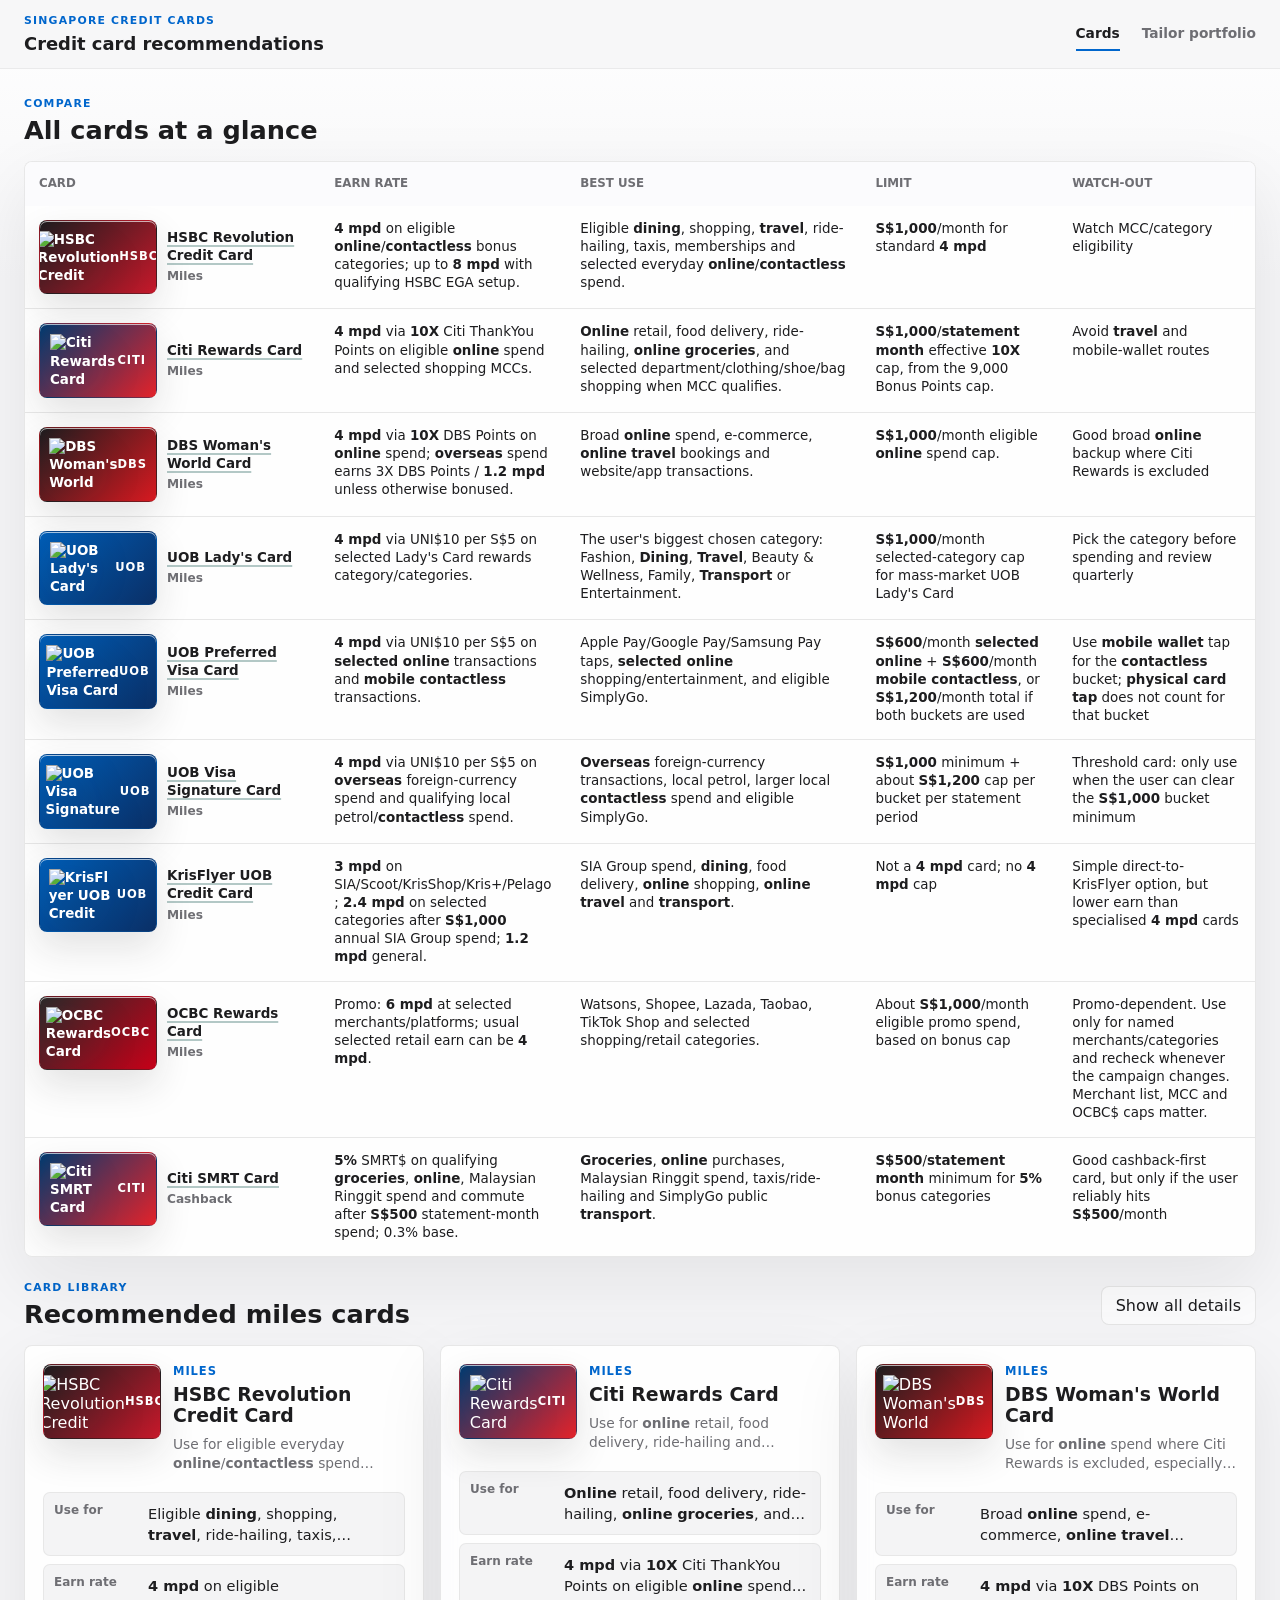
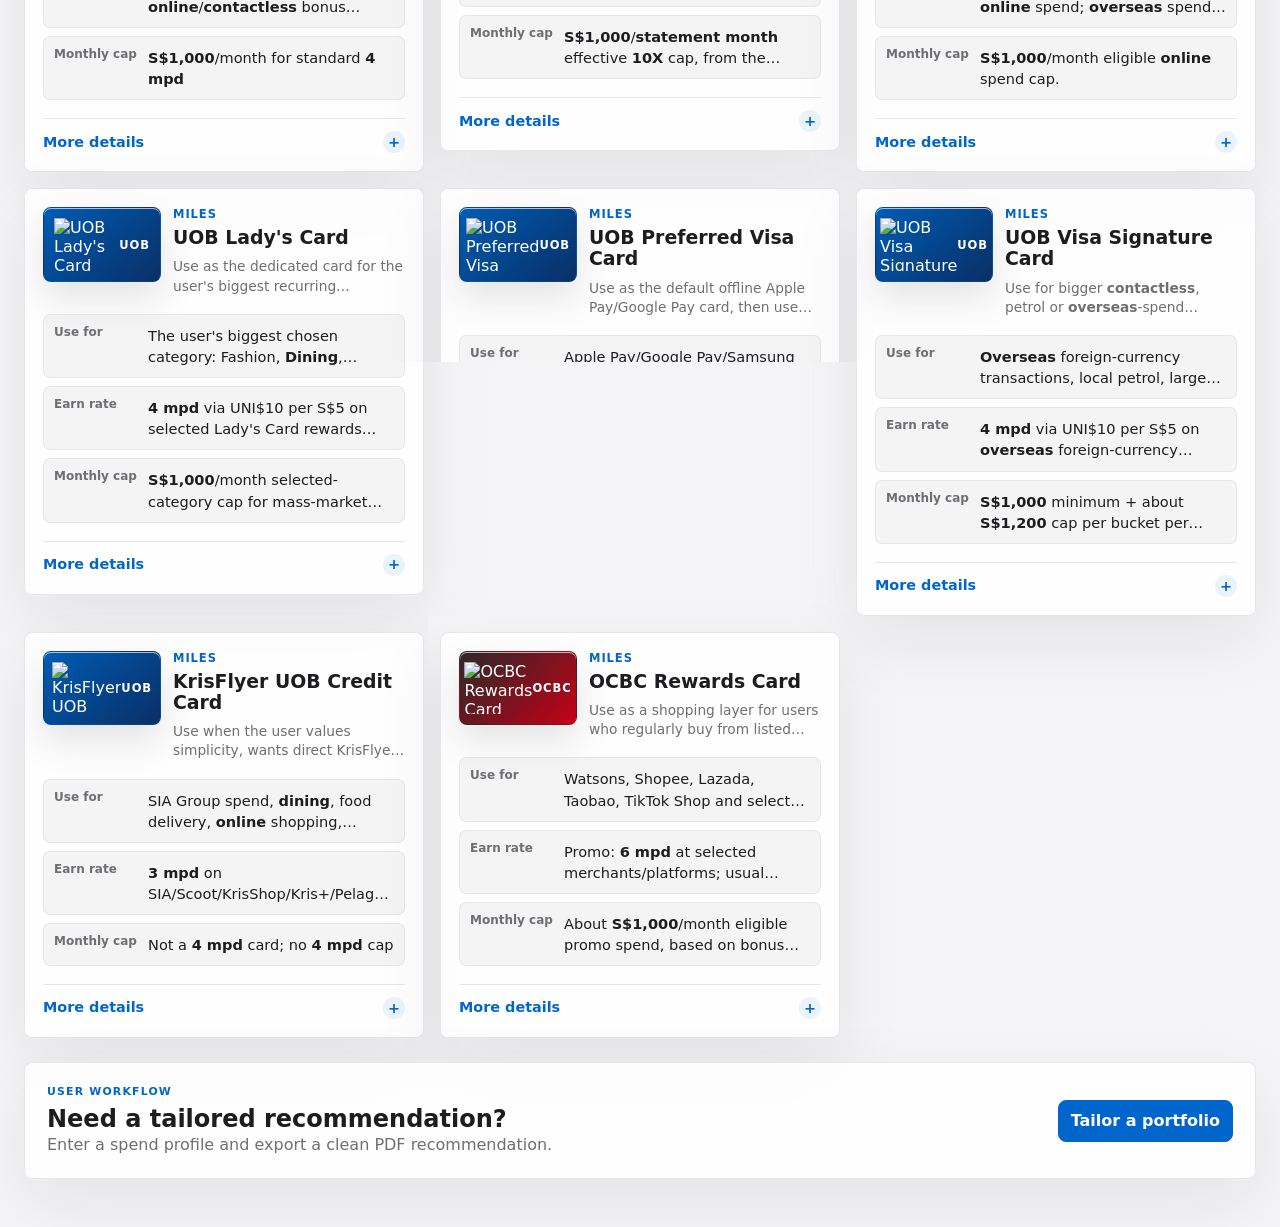
==== commit 22a67704: "Remove cards page hero" ====
--- a/index.html
+++ b/index.html
@@ -25,18 +25,6 @@
     <main>
       <section class="workspace library-workspace" aria-label="Card recommendation workspace">
         <section class="content">
-          <section class="site-hero">
-            <div>
-              <p class="eyebrow">Singapore card guide</p>
-              <h2>Pick the right card without reading every clause first.</h2>
-              <p>Start with the earn rate, best use case and monthly cap. Open a card only when you need the exclusions, definitions or official references.</p>
-            </div>
-            <div class="hero-actions">
-              <a class="primary-link" href="portfolio.html">Build portfolio</a>
-              <a class="text-link" href="#cards-library">View cards</a>
-            </div>
-          </section>
-
           <section class="table-section" aria-label="All cards summary table">
             <div class="section-heading">
               <div>
--- a/styles.css
+++ b/styles.css
@@ -147,8 +147,7 @@
 .portfolio-output,
 .card,
 .table-wrap,
-.cta-panel,
-.site-hero {
+.cta-panel {
   background: var(--surface);
   border: 1px solid var(--line);
   border-radius: var(--radius);
@@ -167,47 +166,6 @@
   font-size: 0.9rem;
   line-height: 1.42;
   margin: -6px 0 0;
-}
-
-.site-hero {
-  align-items: end;
-  display: flex;
-  gap: 24px;
-  justify-content: space-between;
-  overflow: hidden;
-  padding: clamp(28px, 5vw, 64px);
-  position: relative;
-}
-
-.site-hero h2 {
-  font-size: clamp(2rem, 5vw, 4.8rem);
-  letter-spacing: 0;
-  line-height: 0.98;
-  margin: 0;
-  max-width: 980px;
-}
-
-.site-hero p:not(.eyebrow) {
-  color: var(--muted);
-  font-size: clamp(1rem, 1.4vw, 1.18rem);
-  line-height: 1.45;
-  margin: 18px 0 0;
-  max-width: 690px;
-}
-
-.hero-actions {
-  display: flex;
-  flex: 0 0 auto;
-  gap: 10px;
-}
-
-.text-link {
-  align-items: center;
-  color: var(--accent);
-  display: inline-flex;
-  font-weight: 760;
-  min-height: 42px;
-  text-decoration: none;
 }
 
 .cta-panel p:not(.eyebrow) {
@@ -494,6 +452,7 @@
 }
 
 .portfolio-grid {
+  align-items: start;
   display: grid;
   gap: 16px;
   grid-template-columns: repeat(2, minmax(0, 1fr));
@@ -688,6 +647,28 @@
   font-weight: 850;
 }
 
+.table-card-cell {
+  align-items: center;
+  display: flex;
+  gap: 10px;
+  min-width: 0;
+}
+
+.table-card-cell > div:last-child {
+  min-width: 0;
+}
+
+.table-card-visual {
+  border-radius: 6px;
+  flex: 0 0 58px;
+  padding: 5px;
+  width: 58px;
+}
+
+.table-card-visual img {
+  filter: drop-shadow(0 6px 10px rgba(29, 29, 31, 0.14));
+}
+
 .card-table th:nth-child(1) {
   width: 24%;
 }
@@ -752,6 +733,7 @@
 }
 
 .card-grid {
+  align-items: start;
   display: grid;
   gap: 16px;
   grid-template-columns: repeat(3, minmax(0, 1fr));
@@ -785,22 +767,46 @@
 }
 
 .card-visual {
-  align-items: end;
+  align-items: center;
   aspect-ratio: 1.58;
+  background:
+    radial-gradient(circle at 20% 10%, rgba(255, 255, 255, 0.8), rgba(255, 255, 255, 0) 36%),
+    linear-gradient(135deg, rgba(29, 29, 31, 0.06), rgba(29, 29, 31, 0.02));
+  border: 1px solid rgba(29, 29, 31, 0.08);
+  border-radius: 8px;
+  box-shadow: inset 0 1px 0 rgba(255, 255, 255, 0.65), 0 16px 36px rgba(29, 29, 31, 0.12);
+  color: #fff;
+  display: flex;
+  flex: 0 0 118px;
+  justify-content: center;
+  overflow: hidden;
+  padding: 10px;
+  transition: transform 220ms ease;
+  width: 118px;
+}
+
+.card-visual img {
+  display: block;
+  filter: drop-shadow(0 10px 18px rgba(29, 29, 31, 0.18));
+  height: 100%;
+  max-width: 100%;
+  object-fit: contain;
+  width: 100%;
+}
+
+.card-visual .card-bank-code {
+  display: none;
+}
+
+.card-visual.image-failed {
   background:
     linear-gradient(135deg, rgba(255, 255, 255, 0.34), rgba(255, 255, 255, 0) 40%),
     linear-gradient(135deg, #1d1d1f, #3a3a3c);
-  border: 1px solid rgba(255, 255, 255, 0.42);
-  border-radius: 8px;
-  box-shadow: inset 0 1px 0 rgba(255, 255, 255, 0.28), 0 16px 36px rgba(29, 29, 31, 0.15);
   color: #fff;
-  display: flex;
-  flex: 0 0 118px;
-  justify-content: space-between;
-  overflow: hidden;
-  padding: 12px;
-  transition: transform 220ms ease;
-  width: 118px;
+}
+
+.card-visual.image-failed .card-bank-code {
+  display: block;
 }
 
 .card:hover .card-visual {
@@ -920,11 +926,41 @@
 }
 
 summary {
+  align-items: center;
   color: var(--accent);
   cursor: pointer;
+  display: flex;
   font-size: 0.9rem;
   font-weight: 800;
-  list-style-position: outside;
+  gap: 10px;
+  justify-content: space-between;
+  line-height: 1.2;
+  list-style: none;
+}
+
+summary::-webkit-details-marker {
+  display: none;
+}
+
+summary::after {
+  align-items: center;
+  background: rgba(0, 102, 204, 0.08);
+  border-radius: 999px;
+  content: "+";
+  display: inline-flex;
+  flex: 0 0 22px;
+  font-size: 0.9rem;
+  height: 22px;
+  justify-content: center;
+  line-height: 1;
+  transition: background 180ms ease, color 180ms ease, transform 180ms ease;
+  width: 22px;
+}
+
+details[open] > summary::after {
+  background: var(--accent);
+  color: #fff;
+  content: "-";
 }
 
 .details-grid {
@@ -1065,26 +1101,6 @@
     overflow-x: auto;
   }
 
-  .site-hero {
-    align-items: start;
-    flex-direction: column;
-    padding: 28px 18px;
-  }
-
-  .site-hero h2 {
-    font-size: clamp(2.2rem, 12vw, 3.6rem);
-  }
-
-  .hero-actions {
-    width: 100%;
-  }
-
-  .hero-actions .primary-link,
-  .hero-actions .text-link {
-    flex: 1;
-    justify-content: center;
-  }
-
   .card-table {
     min-width: 860px;
   }
@@ -1157,6 +1173,12 @@
 
   .mini-card-visual {
     width: 72px;
+  }
+
+  .table-card-visual {
+    flex-basis: 58px;
+    padding: 5px;
+    width: 58px;
   }
 
   .primary-button,
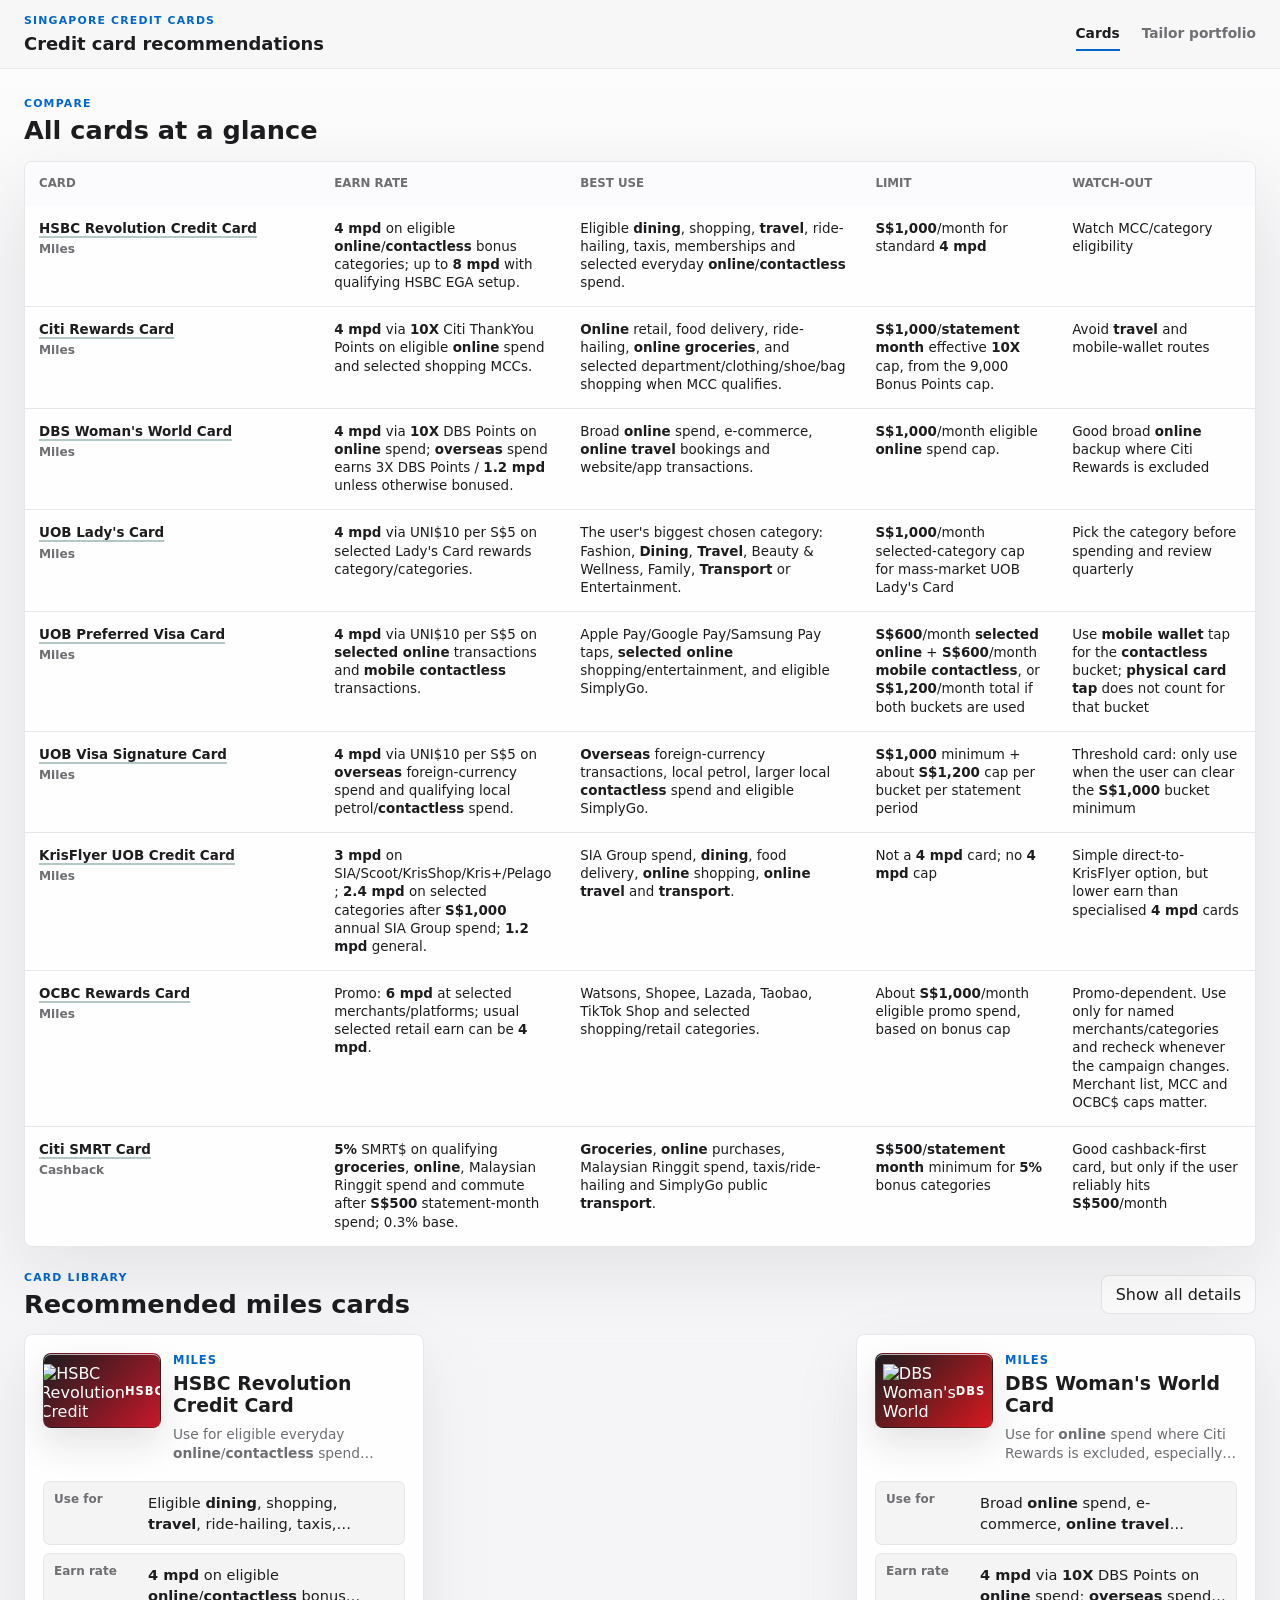
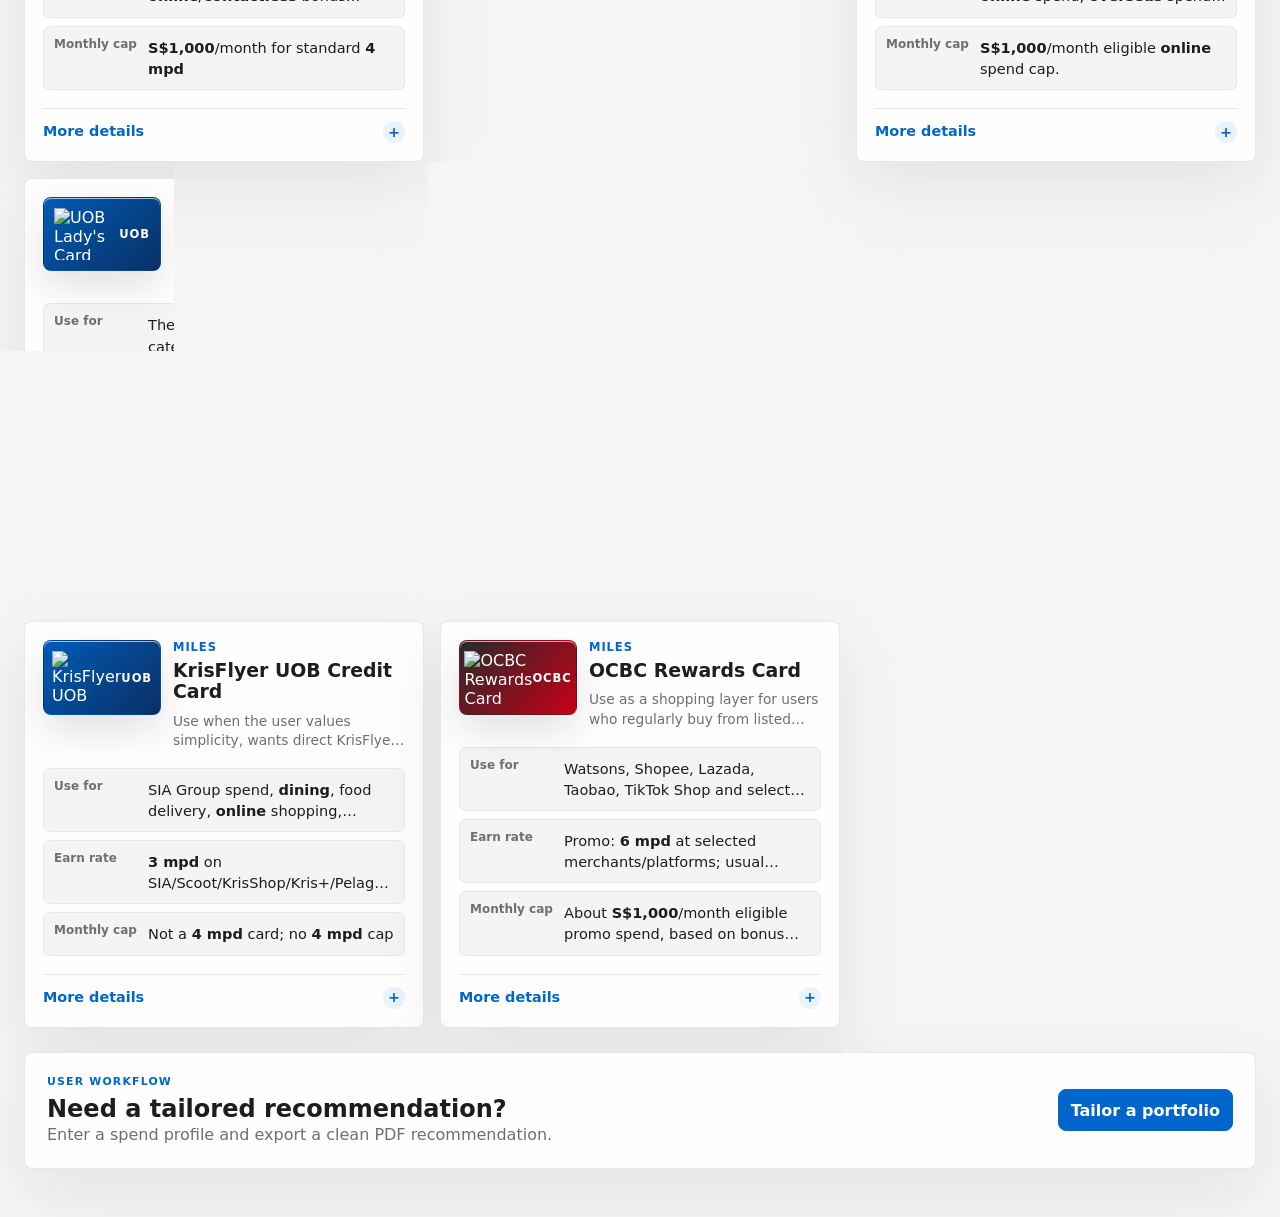
==== commit e89a4d39: "Add card favicon" ====
--- a/index.html
+++ b/index.html
@@ -5,7 +5,7 @@
     <meta name="viewport" content="width=device-width, initial-scale=1">
     <title>Singapore Credit Card Recommendations</title>
     <meta name="description" content="A practical Singapore credit card recommendation reference for miles and cashback cards.">
-    <link rel="icon" href="data:,">
+    <link rel="icon" href="data:image/svg+xml,%3Csvg xmlns='http://www.w3.org/2000/svg' viewBox='0 0 100 100'%3E%3Ctext y='.9em' font-size='90'%3E%F0%9F%92%B3%3C/text%3E%3C/svg%3E">
     <link rel="stylesheet" href="styles.css">
   </head>
   <body>
--- a/styles.css
+++ b/styles.css
@@ -650,7 +650,6 @@
 .table-card-cell {
   align-items: center;
   display: flex;
-  gap: 10px;
   min-width: 0;
 }
 
